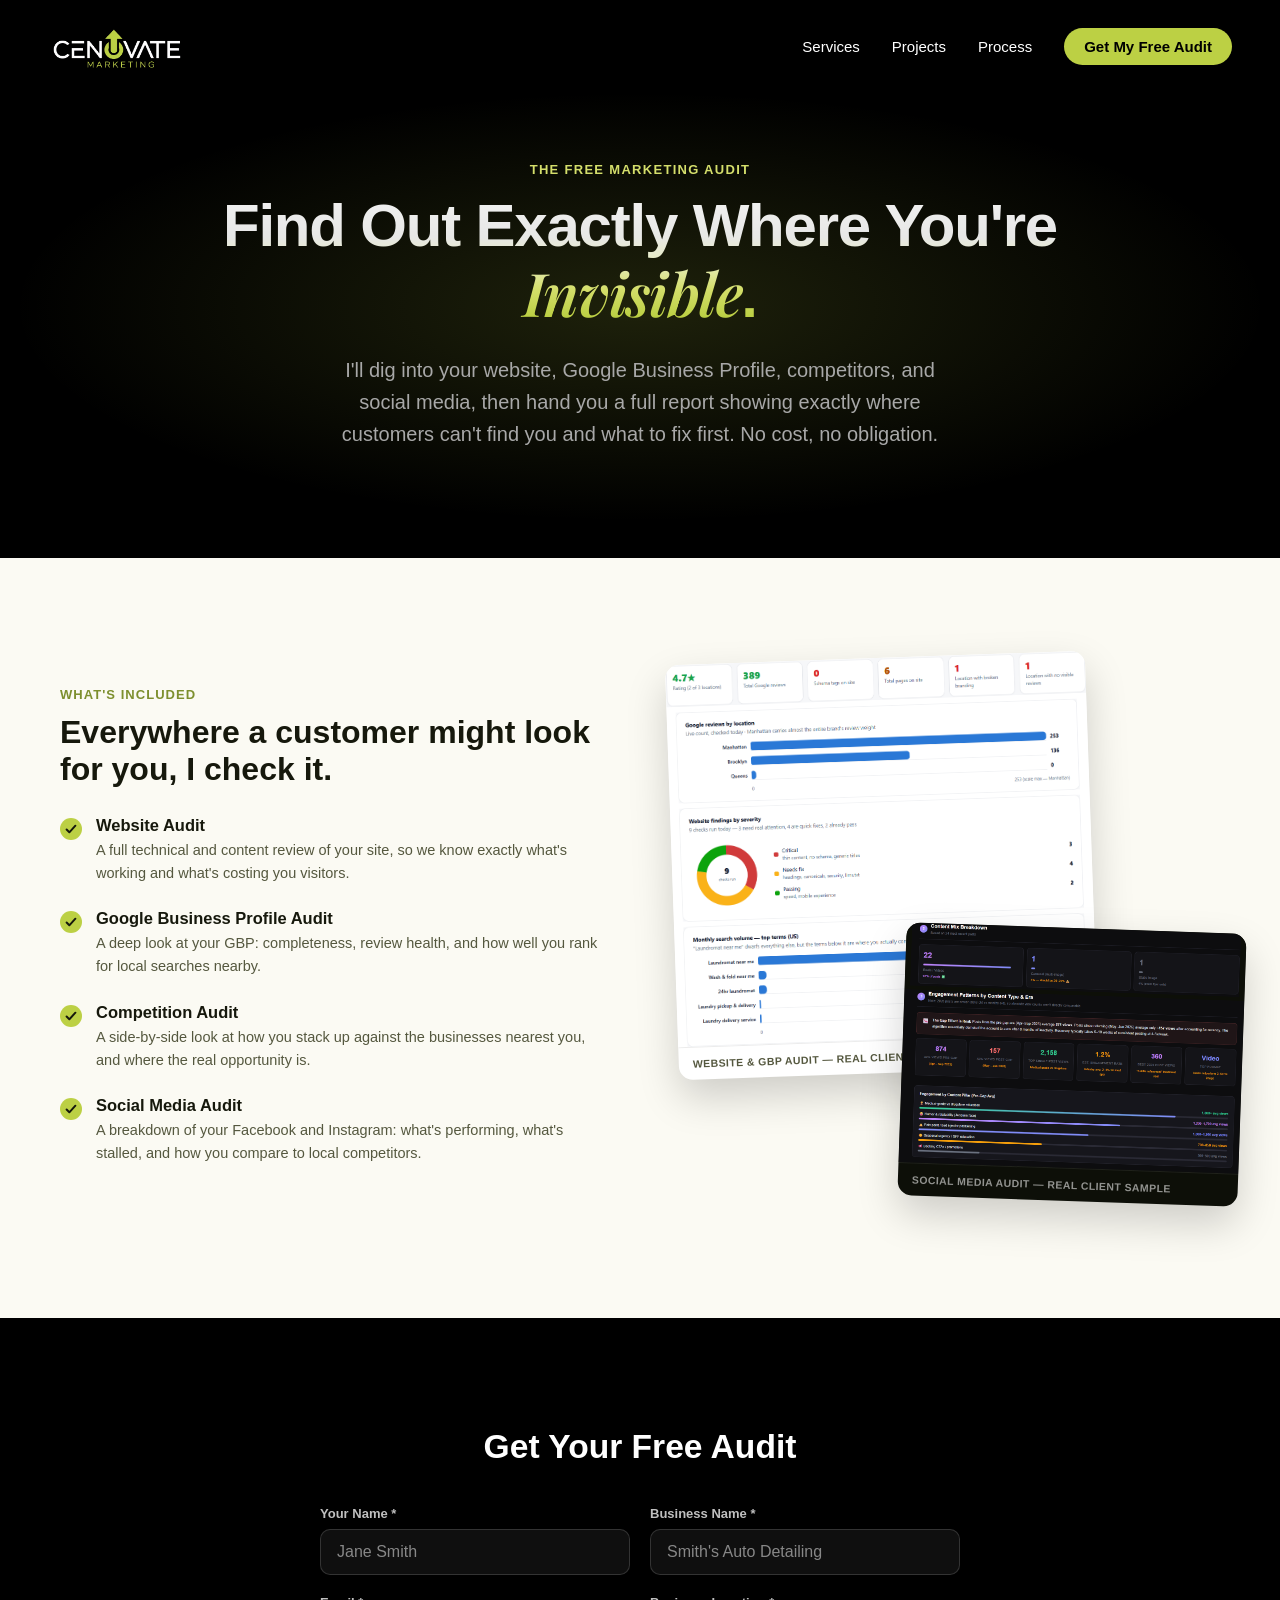
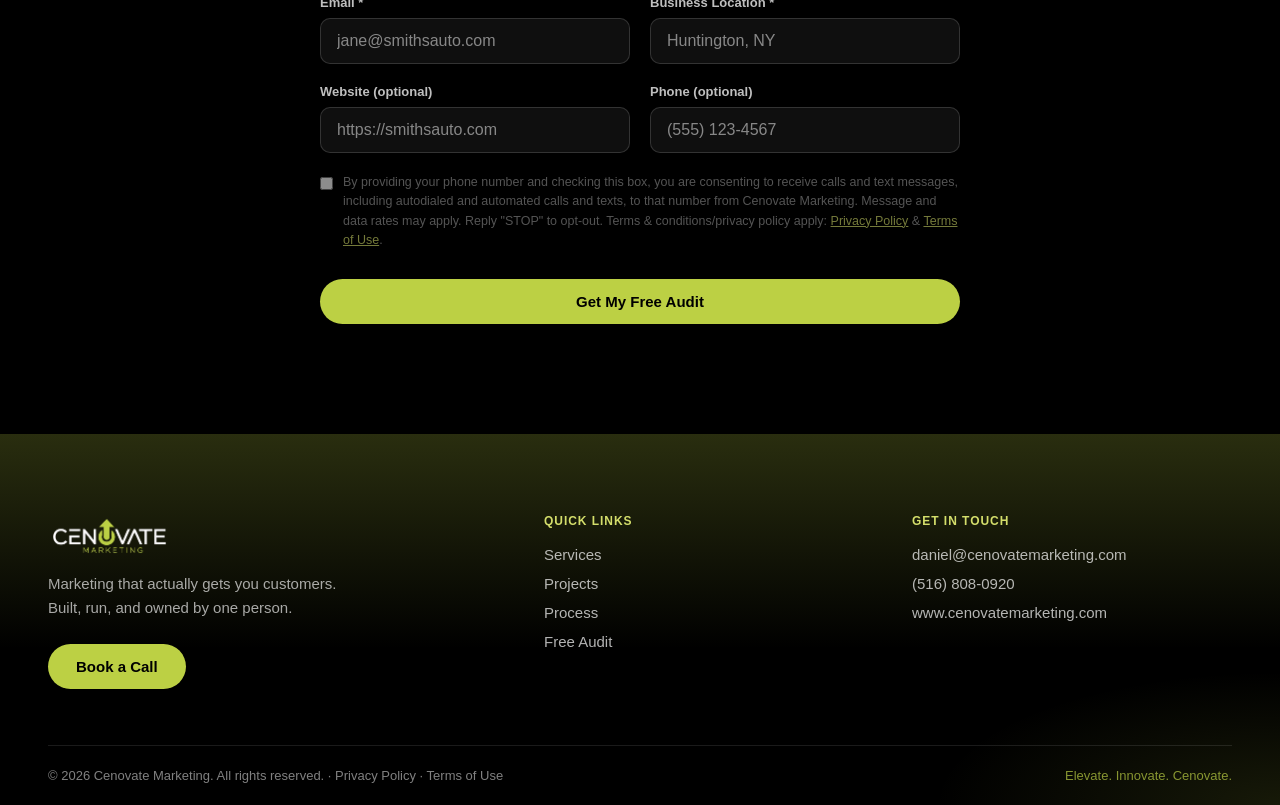
==== free-audit.html @ 031f014a "Scale sample audit screenshots down, overlap dark card on light card's corner" ====
<!DOCTYPE html>
<html lang="en">
<head>
  <meta charset="UTF-8" />
  <meta name="viewport" content="width=device-width, initial-scale=1.0" />
  <title>Free Marketing Audit — Cenovate Marketing</title>
  <meta name="description" content="A free audit of your website, Google Business Profile, competitors, and social media — showing exactly where customers can't find you and what to fix first." />
  <link rel="icon" href="assets/logo-full.png" />
  <link rel="preconnect" href="https://fonts.googleapis.com" />
  <link rel="preconnect" href="https://fonts.gstatic.com" crossorigin />
  <link href="https://fonts.googleapis.com/css2?family=Playfair+Display:ital,wght@1,500;1,600&display=swap" rel="stylesheet" />
  <link rel="stylesheet" href="css/styles.css?v=35" />
  <link rel="stylesheet" href="css/free-audit.css?v=4" />
</head>
<body>

  <!-- ===================== HERO (short) ===================== -->
  <section class="hero hero-short">
    <div class="hero-bg">
      <iframe
        class="hero-bg-iframe"
        src="https://my.spline.design/motiontrails-WrYr5wGaNfCsySFhzAUGoraP/?v=3"
        frameborder="0"
        title="Cenovate hero background animation"
      ></iframe>
    </div>

    <div class="hero-overlay"></div>

    <nav class="navbar">
      <a href="/" class="nav-logo">
        <img src="assets/logo-full.png" alt="Cenovate Marketing" />
      </a>

      <div class="nav-links" id="mobile-nav-links">
        <a href="/#services">Services</a>
        <a href="/#projects">Projects</a>
        <a href="/#process">Process</a>
        <a href="#audit-form" class="nav-cta">Get My Free Audit</a>
      </div>

      <button class="nav-toggle" aria-label="Toggle menu" aria-expanded="false" aria-controls="mobile-nav-links">
        <span></span>
        <span></span>
        <span></span>
      </button>
    </nav>

    <div class="hero-content">
      <p class="audit-hero-eyebrow">THE FREE MARKETING AUDIT</p>
      <h1 class="hero-headline">Find Out Exactly Where You're <span class="accent-word">Invisible</span>.</h1>
      <p class="hero-subhead">
        I'll dig into your website, Google Business Profile, competitors, and social media,
        then hand you a full report showing exactly where customers can't find you and what
        to fix first. No cost, no obligation.
      </p>
    </div>
  </section>

  <!-- ===================== CHECKLIST + SAMPLE DASHBOARD ===================== -->
  <section class="audit-proof">
    <div class="audit-proof-inner">
      <div class="audit-checklist-col">
        <p class="audit-checklist-eyebrow">WHAT'S INCLUDED</p>
        <h2 class="audit-checklist-title">Everywhere a customer might look for you, I check it.</h2>

        <div class="check-item">
          <svg class="check-icon" width="22" height="22" viewBox="0 0 20 20" fill="none" xmlns="http://www.w3.org/2000/svg" aria-hidden="true">
            <circle cx="10" cy="10" r="10" fill="currentColor"/>
            <path d="M6 10.5L8.5 13L14 7" stroke="#16180c" stroke-width="1.8" stroke-linecap="round" stroke-linejoin="round"/>
          </svg>
          <div>
            <h3>Website Audit</h3>
            <p>A full technical and content review of your site, so we know exactly what's working and what's costing you visitors.</p>
          </div>
        </div>

        <div class="check-item">
          <svg class="check-icon" width="22" height="22" viewBox="0 0 20 20" fill="none" xmlns="http://www.w3.org/2000/svg" aria-hidden="true">
            <circle cx="10" cy="10" r="10" fill="currentColor"/>
            <path d="M6 10.5L8.5 13L14 7" stroke="#16180c" stroke-width="1.8" stroke-linecap="round" stroke-linejoin="round"/>
          </svg>
          <div>
            <h3>Google Business Profile Audit</h3>
            <p>A deep look at your GBP: completeness, review health, and how well you rank for local searches nearby.</p>
          </div>
        </div>

        <div class="check-item">
          <svg class="check-icon" width="22" height="22" viewBox="0 0 20 20" fill="none" xmlns="http://www.w3.org/2000/svg" aria-hidden="true">
            <circle cx="10" cy="10" r="10" fill="currentColor"/>
            <path d="M6 10.5L8.5 13L14 7" stroke="#16180c" stroke-width="1.8" stroke-linecap="round" stroke-linejoin="round"/>
          </svg>
          <div>
            <h3>Competition Audit</h3>
            <p>A side-by-side look at how you stack up against the businesses nearest you, and where the real opportunity is.</p>
          </div>
        </div>

        <div class="check-item">
          <svg class="check-icon" width="22" height="22" viewBox="0 0 20 20" fill="none" xmlns="http://www.w3.org/2000/svg" aria-hidden="true">
            <circle cx="10" cy="10" r="10" fill="currentColor"/>
            <path d="M6 10.5L8.5 13L14 7" stroke="#16180c" stroke-width="1.8" stroke-linecap="round" stroke-linejoin="round"/>
          </svg>
          <div>
            <h3>Social Media Audit</h3>
            <p>A breakdown of your Facebook and Instagram: what's performing, what's stalled, and how you compare to local competitors.</p>
          </div>
        </div>
      </div>

      <!-- Real crops from 2 actual delivered audits (business names cropped out of frame,
           nothing here identifies either client) — replaces the earlier fictional mockup
           cards with genuine proof, per Danny's direction 2026-08-12. -->
      <div class="audit-dashboard-mockup" aria-hidden="true">
        <figure class="sample-card sample-card-website">
          <img src="assets/free-audit-sample-website.png" alt="" loading="lazy" />
          <figcaption>Website &amp; GBP Audit — real client sample</figcaption>
        </figure>
        <figure class="sample-card sample-card-social">
          <img src="assets/free-audit-sample-social.png" alt="" loading="lazy" />
          <figcaption>Social Media Audit — real client sample</figcaption>
        </figure>
      </div>
    </div>
  </section>

  <!-- ===================== FORM ===================== -->
  <section class="audit-form-section" id="audit-form">
    <div class="audit-form-inner">
      <h2 class="audit-form-title">Get Your Free Audit</h2>

      <form class="audit-form" id="audit-form-el" novalidate>
        <div class="form-row">
          <div class="field">
            <label for="audit-name">Your Name *</label>
            <input type="text" id="audit-name" name="contactName" required placeholder="Jane Smith" />
          </div>
          <div class="field">
            <label for="audit-business">Business Name *</label>
            <input type="text" id="audit-business" name="businessName" required placeholder="Smith's Auto Detailing" />
          </div>
        </div>

        <div class="form-row">
          <div class="field">
            <label for="audit-email">Email *</label>
            <input type="email" id="audit-email" name="email" required placeholder="jane@smithsauto.com" />
          </div>
          <div class="field">
            <label for="audit-location">Business Location *</label>
            <input type="text" id="audit-location" name="location" required placeholder="Huntington, NY" />
          </div>
        </div>

        <div class="form-row">
          <div class="field">
            <label for="audit-website">Website (optional)</label>
            <input type="url" id="audit-website" name="website" placeholder="https://smithsauto.com" />
          </div>
          <div class="field">
            <label for="audit-phone">Phone (optional)</label>
            <input type="tel" id="audit-phone" name="phone" placeholder="(555) 123-4567" />
          </div>
        </div>

        <div class="consent-row" id="consent-row">
          <input type="checkbox" id="audit-consent" name="consent" />
          <label for="audit-consent">
            By providing your phone number and checking this box, you are consenting to
            receive calls and text messages, including autodialed and automated calls and
            texts, to that number from Cenovate Marketing. Message and data rates may apply.
            Reply "STOP" to opt-out. Terms &amp; conditions/privacy policy apply:
            <a href="/privacy-policy">Privacy Policy</a> &amp; <a href="/terms-of-use">Terms of Use</a>.
          </label>
        </div>

        <div class="audit-form-error" id="audit-error" role="alert" hidden></div>

        <button type="submit" class="btn btn-primary audit-submit-btn" id="audit-submit">Get My Free Audit</button>
      </form>

      <div class="audit-form-success" id="audit-success" role="status" aria-live="polite" hidden>
        Thanks — I'll have your free audit ready within 24 hours, sent straight to your email.
      </div>
    </div>
  </section>

  <!-- ===================== FOOTER ===================== -->
  <footer class="site-footer">
    <div class="footer-inner">
      <div class="footer-brand">
        <img src="assets/logo-full.png?v=1" alt="Cenovate Marketing" class="footer-logo" />
        <p class="footer-tagline">Marketing that actually gets you customers. Built, run, and owned by one person.</p>
        <a href="https://calendar.app.google/LC6op9ZmYjqmFuSz5" class="btn btn-primary footer-book-btn" target="_blank" rel="noopener">Book a Call</a>
      </div>

      <div class="footer-col">
        <p class="footer-col-label">QUICK LINKS</p>
        <nav class="footer-links">
          <a href="/#services">Services</a>
          <a href="/#projects">Projects</a>
          <a href="/#process">Process</a>
          <a href="/free-audit">Free Audit</a>
        </nav>
      </div>

      <div class="footer-col">
        <p class="footer-col-label">GET IN TOUCH</p>
        <div class="footer-links">
          <a href="mailto:daniel@cenovatemarketing.com">daniel@cenovatemarketing.com</a>
          <a href="tel:+15168080920">(516) 808-0920</a>
          <span class="footer-site-url">www.cenovatemarketing.com</span>
        </div>
      </div>
    </div>

    <div class="footer-bottom">
      <p>&copy; 2026 Cenovate Marketing. All rights reserved. · <a href="/privacy-policy">Privacy Policy</a> · <a href="/terms-of-use">Terms of Use</a></p>
      <p class="footer-bottom-tag">Elevate. Innovate. Cenovate.</p>
    </div>
  </footer>

  <script src="js/main.js?v=8"></script>
  <script src="js/free-audit.js?v=1"></script>
</body>
</html>
---- css/styles.css ----
/* ===================== Brand tokens ===================== */
:root {
  --color-bg: #000000;
  --color-green: #bcd044;
  --color-green-bright: #d4de6b;
  --color-green-deep: #7d8f2e;
  --color-text: #ffffff;
  --color-text-muted: #a8a8a8;
  /* light-section tokens — alternates with the black hero/dark sections */
  --color-cream: #fbfaf3;
  --color-ink: #16180c;
  --color-ink-muted: #55583f;
  --color-tint: #f2f4e2; /* pale olive tint for default grid-item bg */
  --font-body: 'Inter', -apple-system, BlinkMacSystemFont, 'Segoe UI', sans-serif;
}

* {
  margin: 0;
  padding: 0;
  box-sizing: border-box;
}

html, body {
  background: var(--color-bg);
  color: var(--color-text);
  font-family: var(--font-body);
  scroll-behavior: smooth;
}

a {
  color: inherit;
  text-decoration: none;
}

/* ===================== Hero ===================== */
.hero {
  position: relative;
  min-height: 100vh;
  width: 100%;
  overflow: hidden;
  display: flex;
  flex-direction: column;
}

.hero-bg {
  position: absolute;
  inset: 0;
  z-index: 0;
}

.hero-bg-placeholder {
  position: absolute;
  inset: 0;
  background:
    radial-gradient(ellipse at center, rgba(188, 208, 68, 0.08) 0%, rgba(0,0,0,0) 60%),
    #000000;
}

.hero-bg-placeholder::after {
  content: "Spline scene goes here — send the Share/Embed link";
  position: absolute;
  top: 12px;
  left: 12px;
  font-size: 11px;
  color: rgba(255,255,255,0.25);
  letter-spacing: 0.02em;
}

.hero-bg-iframe {
  position: absolute;
  inset: 0;
  width: 100%;
  height: 100%;
  border: none;
  background: #000000; /* avoids a white flash while the scene loads */
  pointer-events: none; /* the scene's own cursor-tracking still works; this just stops scroll/click capture */
}

.hero-overlay {
  position: absolute;
  inset: 0;
  z-index: 1;
  background:
    /* olive-green glow, centered roughly where the headline/CTA sit — lifts the
       section out of flat black without washing out the Spline trails */
    radial-gradient(ellipse 70% 55% at 50% 55%, rgba(188, 208, 68, 0.16) 0%, rgba(188, 208, 68, 0) 70%),
    /* vignette: keeps the navbar strip and section edges reading as pure black */
    linear-gradient(180deg, rgba(0,0,0,0.6) 0%, rgba(0,0,0,0.15) 35%, rgba(0,0,0,0.2) 65%, rgba(0,0,0,0.7) 100%);
  pointer-events: none;
}

/* ===================== Navbar ===================== */
.navbar {
  position: relative;
  /* Higher than .hero-content's z-index:2 — they're siblings, and equal
     z-index falls back to DOM order (hero-content comes after navbar in
     the markup, so it would otherwise paint over the open mobile menu). */
  z-index: 5;
  display: flex;
  align-items: center;
  justify-content: space-between;
  padding: 24px 48px;
}

.nav-logo img {
  /* 45px, not 40px — the crop got ~13% taller to fit the full "MARKETING" word,
     so this compensates to keep CENOVATE the same visual size as before */
  height: 45px;
  width: auto;
  display: block;
}

.nav-links {
  display: flex;
  align-items: center;
  gap: 32px;
  font-size: 15px;
  font-weight: 500;
}

.nav-links a:hover {
  color: var(--color-green);
}

.nav-cta {
  background: var(--color-green);
  color: #000;
  padding: 10px 20px;
  border-radius: 999px;
  font-weight: 600;
  transition: background 0.2s ease;
}

.nav-cta:hover {
  background: var(--color-green-bright);
}

/* Hamburger toggle — desktop-hidden, mobile-only (see media query below) */
.nav-toggle {
  display: none;
  flex-direction: column;
  justify-content: center;
  align-items: center;
  gap: 5px;
  width: 40px;
  height: 40px;
  background: transparent;
  border: none;
  cursor: pointer;
  z-index: 3;
}

.nav-toggle span {
  display: block;
  width: 22px;
  height: 2px;
  background: #ffffff;
  border-radius: 2px;
  transition: transform 0.25s ease, opacity 0.25s ease;
}

/* 3 bars -> X, driven by aria-expanded (no extra JS-toggled class needed
   for the icon itself, just reads the same attribute the toggle already sets) */
.nav-toggle[aria-expanded="true"] span:nth-child(1) {
  transform: translateY(7px) rotate(45deg);
}

.nav-toggle[aria-expanded="true"] span:nth-child(2) {
  opacity: 0;
}

.nav-toggle[aria-expanded="true"] span:nth-child(3) {
  transform: translateY(-7px) rotate(-45deg);
}

@media (max-width: 900px) {
  .nav-toggle {
    display: flex;
  }

  .nav-links {
    position: absolute;
    top: 100%;
    left: 0;
    right: 0;
    flex-direction: column;
    align-items: stretch;
    gap: 0;
    background: rgba(10, 10, 10, 0.97);
    backdrop-filter: blur(6px);
    border-bottom: 1px solid rgba(188, 208, 68, 0.15);
    padding: 8px 24px 24px;
    /* Collapsed by default — max-height/opacity animate open instead of
       display:none, so the close transition doesn't just snap instantly. */
    max-height: 0;
    opacity: 0;
    overflow: hidden;
    pointer-events: none;
    transition: max-height 0.3s ease, opacity 0.25s ease;
  }

  .nav-links.is-open {
    max-height: 400px;
    opacity: 1;
    pointer-events: auto;
  }

  .nav-links a {
    padding: 14px 4px;
    border-bottom: 1px solid rgba(255, 255, 255, 0.08);
  }

  .nav-links a:last-child {
    border-bottom: none;
  }

  .nav-cta {
    margin-top: 12px;
    text-align: center;
  }
}

/* ===================== Hero content ===================== */
.hero-content {
  position: relative;
  z-index: 2;
  flex: 1;
  display: flex;
  flex-direction: column;
  justify-content: center;
  align-items: center;
  text-align: center;
  padding: 0 24px;
  max-width: 900px;
  margin: 0 auto;
}

@media (max-width: 900px) {
  .hero-content {
    /* Dead-center vertical alignment leaves a big empty gap above the
       headline on mobile, since the content block is much shorter than
       the leftover space below the navbar in a min-height:100vh hero.
       Pulling it toward the top instead reads much closer to the nav. */
    justify-content: flex-start;
    padding-top: 64px;
  }
}

.hero-headline {
  font-size: clamp(2.1rem, 5vw, 3.75rem);
  font-weight: 700;
  line-height: 1.1;
  letter-spacing: -0.02em;
  margin-bottom: 24px;
  /* Growaz-style full-headline gradient: near-white at the top, warming into
     the brand green by the last line — one continuous blend, not per-word. */
  background: linear-gradient(180deg, rgba(255,255,255,0.95) 0%, rgba(255,255,255,0.9) 32%, #e8edc4 50%, var(--color-green-bright) 70%, var(--color-green) 90%, #7d8f2e 100%);
  -webkit-background-clip: text;
  background-clip: text;
  color: transparent;
}

/* One word breaks from the bold sans into an italic serif — the gradient fill
   comes from the parent .hero-headline (background-clip:text cascades to it),
   this just changes the letterform. */
.accent-word {
  font-family: 'Playfair Display', Georgia, serif;
  font-style: italic;
  font-weight: 600;
}

.hero-subhead {
  font-size: clamp(1rem, 2vw, 1.25rem);
  color: var(--color-text-muted);
  max-width: 640px;
  line-height: 1.6;
  margin-bottom: 40px;
}

.hero-ctas {
  display: flex;
  gap: 16px;
  flex-wrap: wrap;
  justify-content: center;
}

.btn {
  display: inline-flex;
  align-items: center;
  justify-content: center;
  padding: 14px 28px;
  border-radius: 999px;
  font-size: 15px;
  font-weight: 600;
  transition: transform 0.15s ease, background 0.2s ease, box-shadow 0.2s ease;
}

.btn-primary {
  background: var(--color-green);
  color: #000;
}

.btn-primary:hover {
  background: var(--color-green-bright);
  transform: translateY(-2px);
}

.btn-outline {
  position: relative;
  background: transparent;
  color: var(--color-green);
  border: 1px solid rgba(188, 208, 68, 0.5);
}

.btn-outline:hover {
  transform: translateY(-2px);
  box-shadow: 0 0 20px rgba(188, 208, 68, 0.35);
}

/* PLACEHOLDER: full animated glow-outline effect (task #5) — basic hover glow for now */

/* ===================== What I Do (light section) ===================== */
.what-i-do {
  background: var(--color-cream);
  color: var(--color-ink);
  padding: 100px 48px 120px;
  overflow-x: hidden; /* GSAP directional slide-ins shouldn't cause a transient horizontal scrollbar */
}

.section-header {
  max-width: 720px;
  margin: 0 auto 56px;
  text-align: center;
}

.eyebrow-dark {
  font-size: 13px;
  font-weight: 700;
  letter-spacing: 0.08em;
  color: var(--color-green-deep);
  margin-bottom: 12px;
}

.section-title-dark {
  font-size: clamp(1.75rem, 3.2vw, 2.5rem);
  font-weight: 700;
  letter-spacing: -0.01em;
  color: var(--color-ink);
  margin-bottom: 16px;
}

.section-subhead-dark {
  font-size: 17px;
  color: var(--color-ink-muted);
  line-height: 1.6;
}

/* --- Primary 3 cards: default white, hover gains a green tint --- */
.service-cards-primary {
  display: grid;
  grid-template-columns: repeat(3, 1fr);
  gap: 24px;
  max-width: 1200px;
  margin: 0 auto 40px;
}

.service-card-primary {
  background: #ffffff;
  border-top: 4px solid var(--color-green);
  border-radius: 4px;
  padding: 28px 26px 32px;
  transition: background 0.25s ease;
}

.service-card-primary:hover {
  background: #eef2d9; /* light olive tint appears on hover */
}

.service-label {
  font-size: 12px;
  font-weight: 700;
  letter-spacing: 0.06em;
  color: var(--color-green-deep);
  margin-bottom: 10px;
}

.service-card-primary h3 {
  font-size: 21px;
  font-weight: 700;
  color: var(--color-ink);
  margin-bottom: 12px;
}

.service-body {
  font-size: 15px;
  line-height: 1.6;
  color: var(--color-ink-muted);
}

/* --- "Everything I Handle" divider label --- */
.grid-label {
  text-align: center;
  font-size: 12px;
  font-weight: 700;
  letter-spacing: 0.08em;
  color: var(--color-ink-muted);
  max-width: 1200px;
  margin: 0 auto 28px;
  padding-top: 32px;
  border-top: 1px solid rgba(22, 24, 12, 0.1);
}

/* --- Secondary 4-item grid: default tinted, hover flips to white
   (deliberately reversed from the primary cards, per Danny's call) --- */
.service-grid-secondary {
  display: grid;
  grid-template-columns: repeat(2, 1fr);
  gap: 20px;
  max-width: 1200px;
  margin: 0 auto;
}

.service-grid-item {
  display: flex;
  align-items: center;
  justify-content: space-between;
  gap: 16px;
  background: var(--color-tint);
  border-left: 3px solid rgba(125, 143, 46, 0.4);
  border-radius: 2px;
  padding: 22px 24px;
  transition: background 0.25s ease, border-color 0.25s ease;
}

.service-grid-item:hover {
  background: #ffffff;
  border-left-color: var(--color-green-deep);
}

.service-grid-text h4 {
  font-size: 16px;
  font-weight: 700;
  color: var(--color-ink);
  margin-bottom: 6px;
}

.service-grid-text p {
  font-size: 14px;
  color: var(--color-ink-muted);
  line-height: 1.5;
}

.grid-icon {
  flex-shrink: 0;
  width: 34px;
  height: 34px;
  color: var(--color-ink-muted);
  stroke: currentColor;
  transition: color 0.25s ease;
}

.service-grid-item:hover .grid-icon {
  color: var(--color-green-deep);
}

@media (max-width: 900px) {
  .service-cards-primary {
    grid-template-columns: 1fr;
  }
  .service-grid-secondary {
    grid-template-columns: 1fr;
  }
}

/* ===================== Positioning ticker ===================== */
.ticker-bar {
  background: #000000;
  overflow: hidden;
  white-space: nowrap;
  border-top: 1px solid rgba(188, 208, 68, 0.15);
  border-bottom: 1px solid rgba(188, 208, 68, 0.15);
}

.ticker-track {
  display: flex;
  width: max-content;
  animation: ticker-scroll 32s linear infinite;
}

.ticker-bar:hover .ticker-track {
  animation-play-state: paused;
}

.ticker-set {
  display: flex;
  align-items: center;
  flex-shrink: 0;
}

.ticker-set span:not(.ticker-dot) {
  font-size: 13px;
  font-weight: 700;
  letter-spacing: 0.06em;
  text-transform: uppercase;
  color: var(--color-text);
  padding: 18px 20px;
}

.ticker-dot {
  color: var(--color-green);
  font-size: 18px;
  line-height: 0;
}

@keyframes ticker-scroll {
  from { transform: translateX(0); }
  to { transform: translateX(-50%); }
}

@media (prefers-reduced-motion: reduce) {
  .ticker-track {
    animation: none;
  }
}

/* ===================== The Real Problem (dark section) ===================== */
.real-problem {
  position: relative;
  overflow: hidden;
  background: #000000; /* fallback only — the iframe covers this entirely once loaded */
  padding: 130px 24px;
  text-align: center;
}

/* Real smoke-trail Spline embed. NOT pointer-events:none — this one actually
   needs to receive the mouse to track it (unlike the hero background, which
   only needed to look right, not respond to input). It'll only "see" the
   cursor over empty space not covered by the text content above it (z-index),
   same limitation the OC reference has around its own heading/button. */
.rp-smoke-iframe {
  position: absolute;
  inset: 0;
  width: 100%;
  height: 100%;
  border: none;
  z-index: 0;
  background: transparent;
}

/* Sits ABOVE the iframe (which paints its own opaque black) as a translucent
   tint — this is what actually creates the visible top-to-bottom wash, since
   anything painted into .real-problem's own background is hidden by the
   iframe. Uses rgba (not solid colors) specifically so it reads as a tint
   over the smoke/black beneath it, not a replacement for it. */
.rp-gradient-overlay {
  position: absolute;
  inset: 0;
  z-index: 1;
  pointer-events: none;
  background:
    radial-gradient(ellipse 55% 35% at 50% 8%, rgba(188, 208, 68, 0.28) 0%, rgba(188, 208, 68, 0) 70%),
    linear-gradient(180deg, rgba(188, 208, 68, 0.55) 0%, rgba(188, 208, 68, 0.22) 30%, rgba(188, 208, 68, 0) 65%);
}

.real-problem-inner {
  position: relative;
  z-index: 2;
  max-width: 760px;
  margin: 0 auto;
  /* lets mousemove pass straight through to the smoke iframe underneath —
     without this, hovering over the text "blocks" the cursor from the
     Spline scene since the browser only delivers events to the topmost
     element. Tradeoff: this text isn't mouse-selectable anymore, which is
     an acceptable trade for a decorative section with no links/buttons. */
  pointer-events: none;
}

.real-problem .eyebrow {
  font-size: 13px;
  font-weight: 700;
  letter-spacing: 0.1em;
  color: var(--color-green-bright);
  margin-bottom: 20px;
}

.rp-headline {
  font-size: clamp(1.75rem, 3.4vw, 2.6rem);
  font-weight: 700;
  line-height: 1.25;
  color: #ffffff;
  margin-bottom: 32px;
}

.rp-body {
  font-size: 17px;
  line-height: 1.7;
  color: rgba(255, 255, 255, 0.75);
  margin-bottom: 20px;
}

.rp-divider {
  width: 56px;
  height: 2px;
  background: var(--color-green);
  margin: 36px auto;
}

.rp-closing {
  font-size: 19px;
  font-weight: 700;
  line-height: 1.6;
  color: #ffffff;
}

/* ===================== Projects (dark section) ===================== */
.projects {
  position: relative;
  overflow: hidden;
  background:
    /* second glow sitting in the gap between the reel cards and the site
       screenshot strip, so the two rows feel bridged rather than two
       disconnected blocks sitting on flat black */
    radial-gradient(ellipse 60% 30% at 50% 68%, rgba(188, 208, 68, 0.16) 0%, rgba(188, 208, 68, 0) 70%),
    /* olive glow centered behind the reel cards row specifically, not the
       header or the site-screenshot strip below it */
    radial-gradient(ellipse 65% 45% at 50% 42%, rgba(188, 208, 68, 0.18) 0%, rgba(188, 208, 68, 0) 70%),
    #000000;
  padding: 110px 48px 100px;
}

.projects .section-header {
  max-width: 720px;
  margin: 0 auto 56px;
  text-align: center;
}

.projects .eyebrow {
  font-size: 12px;
  font-weight: 700;
  letter-spacing: 0.08em;
  color: var(--color-green-bright);
  margin-bottom: 16px;
}

.section-title-light {
  font-size: clamp(1.5rem, 2.8vw, 2.15rem);
  font-weight: 700;
  line-height: 1.4;
  color: #ffffff;
}

/* --- Reel cards: 9:16, thumbnail by default, video plays on hover --- */
.project-cards {
  display: grid;
  grid-template-columns: repeat(3, 1fr);
  gap: 20px;
  max-width: 1100px;
  margin: 0 auto 64px;
}

.project-card {
  position: relative;
  aspect-ratio: 9 / 16;
  border-radius: 8px;
  overflow: hidden;
  background: #111111;
  cursor: pointer;
}

.project-thumb,
.project-video {
  position: absolute;
  inset: 0;
  width: 100%;
  height: 100%;
  object-fit: cover;
  transition: opacity 0.35s ease, transform 0.5s ease;
}

.project-video {
  opacity: 0;
}

.project-card.is-playing .project-video {
  opacity: 1;
}

.project-card.is-playing .project-thumb {
  opacity: 0;
}

.project-card:hover .project-thumb {
  transform: scale(1.04);
}

.project-overlay {
  position: absolute;
  left: 0;
  right: 0;
  bottom: 0;
  z-index: 2;
  padding: 20px 18px;
  background: linear-gradient(180deg, rgba(0, 0, 0, 0) 0%, rgba(0, 0, 0, 0.85) 100%);
  pointer-events: none;
}

/* Play button — visible on the static thumbnail by default so it's obvious
   the card is a playable video (hover isn't discoverable on touch devices).
   Fades out once the card starts playing (hover OR this button), same as
   the thumbnail image. */
.project-play-button {
  position: absolute;
  top: 50%;
  left: 50%;
  z-index: 3;
  width: 56px;
  height: 56px;
  display: flex;
  align-items: center;
  justify-content: center;
  transform: translate(-50%, -50%);
  background: rgba(0, 0, 0, 0.55);
  border: 1px solid rgba(255, 255, 255, 0.35);
  border-radius: 50%;
  color: #ffffff;
  cursor: pointer;
  opacity: 1;
  pointer-events: auto;
  transition: opacity 0.25s ease, background 0.2s ease, border-color 0.2s ease, transform 0.2s ease;
}

.project-play-button svg {
  width: 22px;
  height: 22px;
  margin-left: 3px; /* optical centering — a play triangle looks off-center otherwise */
}

.project-play-button:hover {
  background: rgba(188, 208, 68, 0.85);
  border-color: rgba(188, 208, 68, 0.85);
  color: #000000;
  transform: translate(-50%, -50%) scale(1.08);
}

.project-card.is-playing .project-play-button {
  opacity: 0;
  pointer-events: none;
}

/* Mute toggle — video starts muted and stays that way until clicked, since
   hover alone isn't a strong enough browser permission for audio (Safari/
   iOS especially). Hidden until the card is actually playing, so it's not
   clutter on the static thumbnail. */
.project-mute-toggle {
  position: absolute;
  right: 14px;
  bottom: 14px;
  z-index: 3;
  width: 34px;
  height: 34px;
  display: flex;
  align-items: center;
  justify-content: center;
  background: rgba(0, 0, 0, 0.55);
  border: 1px solid rgba(255, 255, 255, 0.25);
  border-radius: 50%;
  color: #ffffff;
  cursor: pointer;
  opacity: 0;
  pointer-events: none;
  transition: opacity 0.25s ease, background 0.2s ease, border-color 0.2s ease;
}

.project-card.is-playing .project-mute-toggle {
  opacity: 1;
  pointer-events: auto;
}

.project-mute-toggle:hover {
  background: rgba(188, 208, 68, 0.85);
  border-color: rgba(188, 208, 68, 0.85);
  color: #000000;
}

.project-mute-toggle svg {
  width: 17px;
  height: 17px;
}

.project-mute-toggle .icon-unmuted {
  display: none;
}

.project-mute-toggle[aria-pressed="true"] .icon-muted {
  display: none;
}

.project-mute-toggle[aria-pressed="true"] .icon-unmuted {
  display: block;
}

.project-tags {
  font-size: 11px;
  font-weight: 700;
  letter-spacing: 0.04em;
  color: var(--color-green-bright);
  margin-bottom: 6px;
}

.project-name {
  font-size: 19px;
  font-weight: 700;
  color: #ffffff;
}

/* --- Site screenshot strip --- */
.sites-strip-label {
  text-align: center;
  font-size: 12px;
  font-weight: 700;
  letter-spacing: 0.08em;
  color: var(--color-text-muted);
  margin-bottom: 24px;
}

.sites-strip {
  display: grid;
  grid-template-columns: repeat(3, 1fr);
  gap: 20px;
  max-width: 1200px;
  margin: 0 auto;
}

.site-shot {
  display: block;
  border-radius: 6px;
  overflow: hidden;
  border: 1px solid rgba(255, 255, 255, 0.08);
  text-decoration: none;
  transition: border-color 0.25s ease, transform 0.25s ease;
}

.site-shot:hover {
  border-color: rgba(188, 208, 68, 0.4);
  transform: translateY(-3px);
}

.site-shot-static {
  /* Still not a link (Mediquip's live site is dated Wix work, not linked
     on purpose) — but the hover LIFT is purely cosmetic polish, so it now
     matches Parkway/NYWT's hover instead of feeling broken/inconsistent. */
  cursor: default;
}

/* Two shots per site — stacked vertically, full width, natural aspect
   ratio (no aspect-ratio/object-fit crop). Side-by-side at 50% width was
   cropping real content out of each screenshot, which defeated the point
   of showing the full section. Same stacked treatment at every screen
   size, so nothing needs to reflow between desktop and mobile. */
.site-shot-images {
  display: flex;
  flex-direction: column;
  gap: 2px;
}

.site-shot-images img {
  width: 100%;
  height: auto;
  display: block;
}

.site-shot span {
  display: block;
  padding: 12px 14px;
  font-size: 13px;
  font-weight: 600;
  color: var(--color-text-muted);
  background: #0a0a0a;
}

@media (max-width: 900px) {
  .project-cards {
    grid-template-columns: 1fr;
  }
  .sites-strip {
    grid-template-columns: 1fr;
  }
}

/* ===================== Real Problem CTA button + animated glow ===================== */
.rp-cta-glow {
  position: relative;
  display: inline-block;
  /* .real-problem-inner (parent) has pointer-events:none so the smoke effect
     can track the cursor through the text — re-enable it here specifically
     so the button is actually clickable/hoverable. */
  pointer-events: auto;
  border-radius: 14px;
  padding: 3px;
  margin-top: 40px;
  overflow: hidden; /* clips the rotating layer below to just the border ring */
  isolation: isolate; /* keeps the rotating layer's stacking contained to this box */
}

/* The rotating conic-gradient lives on its own oversized layer BEHIND the
   button — rotating this, not the wrapper itself, is what keeps the button
   label upright while the glow travels around the border. */
.rp-cta-glow::before {
  content: '';
  position: absolute;
  inset: -60%;
  z-index: 0;
  background: conic-gradient(from 0deg, transparent 0deg, var(--color-green-bright) 60deg, transparent 140deg, transparent 360deg);
  animation: rp-btn-rotate 2.5s linear infinite;
}

.rp-cta-btn {
  position: relative;
  z-index: 1;
  display: inline-flex;
  align-items: center;
  justify-content: center;
  padding: 16px 32px;
  border-radius: 11px;
  background: #0a0a0a;
  color: var(--color-green-bright);
  font-weight: 700;
  font-size: 16px;
  text-decoration: none;
  transition: background 0.3s ease, color 0.3s ease, box-shadow 0.3s ease;
}

.rp-cta-glow:hover .rp-cta-btn {
  background: var(--color-green-bright);
  color: #0a0a0a;
  box-shadow: 0 0 45px 12px rgba(212, 222, 107, 0.55);
}

@keyframes rp-btn-rotate {
  to {
    transform: rotate(360deg);
  }
}

@media (prefers-reduced-motion: reduce) {
  .rp-cta-glow {
    animation: none;
  }
}

/* ===================== Technical Skill / Creative Instinct (light section) ===================== */
.skills-section {
  background: var(--color-cream);
  padding: 100px 48px 90px;
  overflow-x: hidden; /* GSAP directional slide-ins shouldn't cause a transient horizontal scrollbar */
}

.skills-split {
  display: grid;
  grid-template-columns: 1fr 1fr;
  max-width: 1100px;
  margin: 0 auto 44px;
  border-radius: 20px;
  overflow: hidden;
  box-shadow: 0 24px 60px rgba(0, 0, 0, 0.15);
}

.skill-card {
  padding: 56px 48px;
}

.skill-card-dark {
  background:
    radial-gradient(ellipse 70% 60% at 15% 0%, rgba(188, 208, 68, 0.22) 0%, rgba(188, 208, 68, 0) 60%),
    #0a0a0a;
  color: #ffffff;
}

.skill-card-light {
  background:
    radial-gradient(ellipse 70% 60% at 85% 0%, rgba(188, 208, 68, 0.16) 0%, rgba(188, 208, 68, 0) 60%),
    #ffffff;
  color: var(--color-ink);
}

.skill-icon {
  width: 56px;
  height: 56px;
  border-radius: 14px;
  display: flex;
  align-items: center;
  justify-content: center;
  margin-bottom: 28px;
}

.skill-icon svg {
  width: 28px;
  height: 28px;
}

.skill-card-dark .skill-icon {
  background: rgba(188, 208, 68, 0.15);
  color: var(--color-green-bright);
}

.skill-card-light .skill-icon {
  background: rgba(188, 208, 68, 0.14);
  color: var(--color-green-deep);
}

.skill-card h3 {
  font-size: clamp(1.4rem, 2.2vw, 1.75rem);
  font-weight: 700;
  line-height: 1.35;
  margin-bottom: 18px;
}

/* Same accent treatment as "Searching" in the hero headline */
.skill-accent-green,
.skill-accent-lightgreen {
  font-family: 'Playfair Display', Georgia, serif;
  font-style: italic;
  font-weight: 600;
}

.skill-accent-green {
  color: var(--color-green-bright);
}

.skill-accent-lightgreen {
  color: var(--color-green-deep);
}

.skill-card p {
  font-size: 15px;
  line-height: 1.7;
  margin-bottom: 26px;
}

.skill-card-dark p {
  color: rgba(255, 255, 255, 0.75);
}

.skill-card-light p {
  color: var(--color-ink-muted);
}

.skill-tags {
  display: flex;
  flex-wrap: wrap;
  gap: 10px;
}

.skill-tags span {
  font-size: 11px;
  font-weight: 700;
  letter-spacing: 0.04em;
  padding: 7px 14px;
  border-radius: 999px;
}

.skill-card-dark .skill-tags span {
  background: rgba(188, 208, 68, 0.15);
  color: var(--color-green-bright);
}

.skill-card-light .skill-tags span {
  background: rgba(188, 208, 68, 0.12);
  color: var(--color-green-deep);
}

.skills-closer {
  text-align: center;
  font-size: 19px;
  font-style: italic;
  color: var(--color-ink-muted);
  max-width: 680px;
  margin: 0 auto;
}

.skills-closer strong {
  font-style: normal;
  color: var(--color-ink);
}

.skills-section .section-header {
  max-width: 680px;
  margin: 0 auto 56px;
  text-align: center;
}

/* Playfair italic accent, but this section is dark-text-on-light (unlike the
   hero's gradient headline), so it needs an explicit color, not an inherited
   gradient clip. */
.skills-header-accent {
  color: var(--color-green-deep);
}

@media (max-width: 900px) {
  .skills-split {
    grid-template-columns: 1fr;
  }
}

@media (max-width: 600px) {
  /* .skills-section's 48px side padding + .skill-card's own 48px side
     padding compound on a narrow phone (96px lost to padding alone on
     each side), squeezing each card down to ~200px of usable width —
     that's why the tag pills were stacking one-per-line instead of
     flowing 2-3 across like the reference. Both get real mobile values. */
  .skills-section {
    padding-left: 20px;
    padding-right: 20px;
  }

  .skill-card {
    padding: 40px 28px;
  }
}

/* ===================== How I Work / Process (dark section) ===================== */
.process-section {
  position: relative;
  overflow: hidden;
  background:
    /* brightest directly behind the center symbol, fading out toward the cards */
    radial-gradient(ellipse 46% 60% at 50% 54%, rgba(188, 208, 68, 0.32) 0%, rgba(188, 208, 68, 0) 68%),
    #000000;
  padding: 110px 48px 130px;
}

.process-section .section-header {
  max-width: 680px;
  margin: 0 auto 64px;
  text-align: center;
}

.process-section .eyebrow {
  font-size: 13px;
  font-weight: 700;
  letter-spacing: 0.1em;
  color: var(--color-green-bright);
  margin-bottom: 14px;
}

.process-accent {
  color: var(--color-green-bright);
}

.process-subhead {
  font-size: 17px;
  line-height: 1.6;
  color: var(--color-text-muted);
  margin-top: 16px;
}

.process-hub {
  display: flex;
  align-items: center;
  justify-content: center;
  gap: 36px;
  max-width: 1200px;
  margin: 0 auto;
}

.process-col {
  display: flex;
  flex-direction: column;
  gap: 28px;
  flex: 1;
  max-width: 340px;
}

.process-col-left {
  align-items: flex-end;
}

.process-col-right {
  align-items: flex-start;
}

.process-card {
  width: 100%;
  background: rgba(255, 255, 255, 0.03);
  border-radius: 14px;
  padding: 26px 26px 28px;
  border: 1px solid rgba(255, 255, 255, 0.14);
  transition: transform 0.25s ease, border-color 0.25s ease;
}

.process-card:hover {
  transform: translateY(-3px);
}

.process-card-gray {
  border-color: rgba(255, 255, 255, 0.16);
}

.process-card-green {
  border-color: rgba(188, 208, 68, 0.45);
  /* brightness "carried over" from the center glow — leans toward the
     symbol side (left edge of these right-column cards), per Danny's read
     of how JSMM's real site does it */
  box-shadow: -18px 0 44px -22px rgba(212, 222, 107, 0.55);
}

.process-card-green:hover {
  border-color: var(--color-green-bright);
}

.process-num {
  font-size: 13px;
  font-weight: 700;
  letter-spacing: 0.08em;
  color: rgba(255, 255, 255, 0.55); /* bumped from 0.35 — Codex review flagged ~3:1 contrast, below WCAG AA for 13px text */
  margin-bottom: 10px;
}

.process-card-green .process-num {
  color: rgba(188, 208, 68, 0.7);
}

.process-card h3 {
  font-size: 19px;
  font-weight: 700;
  color: #ffffff;
  margin-bottom: 6px;
}

.process-label {
  font-family: 'Playfair Display', Georgia, serif;
  font-style: italic;
  font-weight: 500;
  font-size: 14px;
  color: var(--color-green-bright);
  margin-bottom: 12px;
}

.process-card-gray .process-label {
  color: rgba(255, 255, 255, 0.55);
}

.process-body {
  font-size: 14px;
  line-height: 1.65;
  color: rgba(255, 255, 255, 0.65);
}

/* --- Center symbol + connector lines --- */
.process-center {
  display: flex;
  align-items: center;
  gap: 18px;
  flex-shrink: 0;
}

.process-symbol {
  position: relative;
  width: 240px;
  height: 240px;
  display: flex;
  align-items: center;
  justify-content: center;
  flex-shrink: 0;
}

.process-symbol::before {
  content: '';
  position: absolute;
  inset: -30px;
  border-radius: 50%;
  background: radial-gradient(circle, rgba(188, 208, 68, 0.35) 0%, rgba(188, 208, 68, 0) 70%);
  animation: process-symbol-pulse 3.5s ease-in-out infinite;
}

.process-symbol img {
  position: relative;
  z-index: 1;
  width: 190px;
  height: auto;
  filter: drop-shadow(0 0 34px rgba(188, 208, 68, 0.55));
}

@keyframes process-symbol-pulse {
  0%, 100% { opacity: 0.7; transform: scale(1); }
  50% { opacity: 1; transform: scale(1.08); }
}

/* Connectors: same "<" chevron shape on both sides (two arms meeting at an
   outer vertex), right side simply mirrored via scaleX(-1) so it reads as
   ">". Deliberately decorative/non-touching, not wired to each card's
   exact edge. */
.process-chevron {
  position: relative;
  width: 60px;
  height: 140px;
  flex-shrink: 0;
}

.process-chevron::before,
.process-chevron::after {
  content: '';
  position: absolute;
  left: 0;
  width: 3px;
  height: 78px;
  background: linear-gradient(180deg, rgba(255, 255, 255, 0) 0%, rgba(255, 255, 255, 0.32) 100%);
}

.process-chevron::before {
  top: 0;
  transform-origin: top center;
  transform: rotate(28deg);
}

.process-chevron::after {
  bottom: 0;
  transform-origin: bottom center;
  transform: rotate(-28deg);
  background: linear-gradient(0deg, rgba(255, 255, 255, 0) 0%, rgba(255, 255, 255, 0.32) 100%);
}

/* Right = same shape, mirrored, recolored bright green to read as catching the center glow */
.process-chevron-right {
  transform: scaleX(-1);
}

.process-chevron-right::before,
.process-chevron-right::after {
  background: linear-gradient(180deg, rgba(188, 208, 68, 0) 0%, rgba(212, 222, 107, 0.85) 100%);
}

.process-chevron-right::after {
  background: linear-gradient(0deg, rgba(188, 208, 68, 0) 0%, rgba(212, 222, 107, 0.85) 100%);
}

/* Mobile-only vertical connectors, replacing the horizontal chevrons */
.process-vline {
  display: none;
}

@media (max-width: 900px) {
  .process-hub {
    flex-direction: column;
    gap: 8px;
  }

  .process-col {
    max-width: 420px;
    width: 100%;
  }

  .process-col-left,
  .process-col-right {
    align-items: stretch;
  }

  .process-chevron {
    display: none;
  }

  .process-center {
    flex-direction: column;
    gap: 0;
    padding: 6px 0;
  }

  .process-vline {
    display: block;
    width: 2px;
    height: 34px;
    background: linear-gradient(180deg, rgba(188, 208, 68, 0) 0%, rgba(188, 208, 68, 0.5) 100%);
  }

  .process-vline-bottom {
    background: linear-gradient(0deg, rgba(188, 208, 68, 0) 0%, rgba(188, 208, 68, 0.5) 100%);
  }

  .process-symbol {
    width: 160px;
    height: 160px;
  }

  .process-symbol img {
    width: 120px;
  }

  .process-card-green {
    box-shadow: none;
  }
}

@media (prefers-reduced-motion: reduce) {
  .process-symbol::before {
    animation: none;
  }
}

/* ===================== Why Cenovate Your Business (Mission, dark section) ===================== */
.mission-section {
  position: relative;
  overflow: hidden;
  background: #000000; /* fallback only — the video covers this once loaded */
  padding: 130px 24px 150px;
}

.mission-bg-video {
  position: absolute;
  inset: 0;
  width: 100%;
  height: 100%;
  object-fit: cover; /* fills the section at any height, no stacking needed */
  z-index: 0;
}

/* Dims/tints the busy data-grid video so the timeline text stays legible —
   same technique as .rp-gradient-overlay in The Real Problem section. */
.mission-gradient-overlay {
  position: absolute;
  inset: 0;
  z-index: 1;
  pointer-events: none;
  background:
    radial-gradient(ellipse 60% 40% at 50% 0%, rgba(0, 0, 0, 0.55) 0%, rgba(0, 0, 0, 0.15) 60%),
    linear-gradient(180deg, rgba(0, 0, 0, 0.75) 0%, rgba(0, 0, 0, 0.55) 15%, rgba(0, 0, 0, 0.65) 85%, rgba(0, 0, 0, 0.85) 100%);
}

.mission-inner {
  position: relative;
  z-index: 2;
  max-width: 900px;
  margin: 0 auto;
}

.mission-section .section-header {
  max-width: 680px;
  margin: 0 auto 80px;
  text-align: center;
}

.mission-section .eyebrow {
  font-size: 13px;
  font-weight: 700;
  letter-spacing: 0.1em;
  color: var(--color-green-bright);
  margin-bottom: 14px;
}

.mission-accent {
  color: var(--color-green-bright);
}

/* --- Vertical timeline --- */
.mission-timeline {
  position: relative;
}

/* Gray/white track by default — .timeline-line-fill (JS-driven, grows with
   scroll position) is what turns it green as you scroll past each step.
   top/height are set by main.js (positionLine) to run exactly from the
   center of the first dot to the center of the last dot, since card
   heights vary and a fixed CSS top/bottom can't track that reliably. */
.timeline-line {
  position: absolute;
  left: 50%;
  top: 0;
  height: 0;
  width: 2px;
  transform: translateX(-50%);
  background: rgba(255, 255, 255, 0.22);
  overflow: visible;
}

.timeline-line-fill {
  position: absolute;
  top: 0;
  left: 0;
  width: 100%;
  height: 0%;
  background: linear-gradient(180deg, var(--color-green-bright) 0%, var(--color-green) 100%);
  box-shadow: 0 0 10px rgba(188, 208, 68, 0.5);
}

.timeline-item {
  position: relative;
  display: grid;
  grid-template-columns: 1fr 40px 1fr;
  align-items: start;
  gap: 0 40px;
  margin-bottom: 64px;
}

.timeline-item:last-child {
  margin-bottom: 0;
}

/* Dot sits at the top of the card (matching the OC reference), not centered
   on it — nudged down slightly to land level with the card's number/title. */
.timeline-dot {
  grid-column: 2;
  grid-row: 1;
  justify-self: center;
  margin-top: 22px;
  width: 16px;
  height: 16px;
  border-radius: 50%;
  background: rgba(255, 255, 255, 0.32);
  box-shadow: none;
  transition: background 0.4s ease, box-shadow 0.4s ease;
}

/* Active state — toggled by JS (main.js) via IntersectionObserver/scroll
   tracking as each item is scrolled past. */
.timeline-item.is-active .timeline-dot {
  background: var(--color-green-bright);
  box-shadow: 0 0 18px 4px rgba(212, 222, 107, 0.55);
}

.timeline-left .timeline-content {
  grid-column: 1;
  text-align: right;
}

.timeline-right .timeline-content {
  grid-column: 3;
  text-align: left;
}

.timeline-content {
  background: rgba(0, 0, 0, 0.4);
  border: 1px solid rgba(188, 208, 68, 0.2);
  border-radius: 12px;
  padding: 24px 28px;
  backdrop-filter: blur(2px);
  transition: background 0.4s ease, border-color 0.4s ease;
}

/* Card highlight as you scroll past it — same idea as OC's cards shifting
   to light gray, ours shifts to a light brand-green tint instead. */
.timeline-item.is-active .timeline-content {
  background: rgba(188, 208, 68, 0.14);
  border-color: rgba(188, 208, 68, 0.45);
}

/* ===================== Final CTA — The Free Audit (dark section) ===================== */
/* Scrapped the wavy black-shape-on-cream treatment after several rounds —
   Danny called it and asked for a plain dark section instead, matching the
   rest of the page. Green glows top and bottom blend into Mission's video
   section above and the Footer below, same idea as before, just without
   the cream background or the wave shape carrying the transition. */
.final-cta-section {
  position: relative;
  overflow: hidden;
  /* No top glow — the whole lower half washes green instead, so it merges
     with the Footer's own top wash into one continuous glow at the seam. */
  background:
    linear-gradient(180deg, rgba(188, 208, 68, 0) 0%, rgba(188, 208, 68, 0) 42%, rgba(188, 208, 68, 0.22) 100%),
    #000000;
  padding: 130px 40px;
}

.final-cta-content {
  position: relative;
  z-index: 2;
  max-width: 680px;
  margin: 0 auto;
  text-align: center;
}

.final-cta-eyebrow {
  font-size: 13px;
  font-weight: 700;
  letter-spacing: 0.1em;
  color: var(--color-green-bright);
  margin-bottom: 16px;
}

.final-cta-headline {
  font-size: clamp(1.5rem, 3vw, 2.15rem);
  font-weight: 700;
  line-height: 1.3;
  color: #ffffff;
  margin-bottom: 24px;
}

.final-cta-accent {
  color: var(--color-green-bright);
}

.final-cta-body {
  font-size: 16px;
  line-height: 1.7;
  color: rgba(255, 255, 255, 0.75);
  margin-bottom: 22px;
}

.final-cta-closer {
  font-size: 18px;
  font-weight: 700;
  color: var(--color-green-bright);
  margin-bottom: 32px;
}

.final-cta-btn {
  display: inline-flex;
}

@media (max-width: 900px) {
  .final-cta-section {
    padding: 90px 24px;
  }
}

.timeline-num {
  font-size: 13px;
  font-weight: 700;
  letter-spacing: 0.08em;
  color: rgba(188, 208, 68, 0.7);
  margin-bottom: 8px;
}

.timeline-content h3 {
  font-size: 19px;
  font-weight: 700;
  color: #ffffff;
  margin-bottom: 10px;
}

.timeline-content p {
  font-size: 14px;
  line-height: 1.65;
  color: rgba(255, 255, 255, 0.72);
}

@media (max-width: 900px) {
  .timeline-line {
    left: 8px;
  }

  .timeline-item {
    grid-template-columns: 16px 1fr;
    gap: 0 20px;
    margin-bottom: 40px;
  }

  .timeline-dot {
    grid-column: 1;
    grid-row: 1;
  }

  .timeline-left .timeline-content,
  .timeline-right .timeline-content {
    grid-column: 2;
    text-align: left;
  }
}

/* ===================== Footer ===================== */
.site-footer {
  position: relative;
  overflow: hidden;
  /* Top half washes green (meets the Final CTA section's bottom wash right
     at the seam) — kept the original subtle bottom-right spot for depth. */
  background:
    linear-gradient(180deg, rgba(188, 208, 68, 0.22) 0%, rgba(188, 208, 68, 0) 58%),
    radial-gradient(ellipse 45% 60% at 100% 100%, rgba(188, 208, 68, 0.12) 0%, rgba(188, 208, 68, 0) 60%),
    #000000;
  padding: 80px 48px 0;
}

.footer-inner {
  position: relative;
  z-index: 1;
  display: grid;
  grid-template-columns: 1.4fr 1fr 1fr;
  gap: 48px;
  max-width: 1200px;
  margin: 0 auto;
  padding-bottom: 56px;
}

.footer-logo {
  height: 40px;
  width: auto;
  display: block;
  margin-bottom: 18px;
}

.footer-tagline {
  font-size: 15px;
  line-height: 1.6;
  color: rgba(255, 255, 255, 0.65);
  max-width: 320px;
  margin-bottom: 24px;
}

.footer-book-btn {
  display: inline-flex;
}

.footer-col-label {
  font-size: 12px;
  font-weight: 700;
  letter-spacing: 0.08em;
  color: var(--color-green-bright);
  margin-bottom: 18px;
}

.footer-links {
  display: flex;
  flex-direction: column;
  gap: 12px;
}

.footer-links a,
.footer-site-url {
  font-size: 15px;
  color: rgba(255, 255, 255, 0.7);
  transition: color 0.2s ease;
}

.footer-links a:hover {
  color: var(--color-green-bright);
}

.footer-site-url {
  display: block;
}

.footer-bottom {
  position: relative;
  z-index: 1;
  max-width: 1200px;
  margin: 0 auto;
  padding: 22px 0;
  border-top: 1px solid rgba(255, 255, 255, 0.1);
  display: flex;
  align-items: center;
  justify-content: space-between;
  flex-wrap: wrap;
  gap: 10px;
}

.footer-bottom p {
  font-size: 13px;
  color: rgba(255, 255, 255, 0.5);
}

.footer-bottom p.footer-bottom-tag {
  color: rgba(188, 208, 68, 0.7);
}

@media (max-width: 900px) {
  .site-footer {
    padding: 60px 24px 0;
  }

  .footer-inner {
    grid-template-columns: 1fr;
    gap: 40px;
  }

  .footer-bottom {
    flex-direction: column;
    align-items: flex-start;
  }
}
---- css/free-audit.css ----
/* ===================== Free Audit page — additive styles ===================== */
/* Loaded after css/styles.css — reuses all brand tokens, .btn/.hero/.navbar/.site-footer
   classes from there. Everything below is new to this page only. */

/* Shorter hero than the homepage's (headline + subhead only, no scroll-hint clutter) */
.hero-short {
  min-height: 62vh;
}

.audit-hero-eyebrow {
  font-size: 13px;
  font-weight: 700;
  letter-spacing: 0.1em;
  color: var(--color-green-bright);
  margin-bottom: 16px;
}

/* ===================== Two-column: checklist + dashboard mockup ===================== */
.audit-proof {
  background: var(--color-cream);
  color: var(--color-ink);
  padding: 100px 48px;
}

.audit-proof-inner {
  max-width: 1160px;
  margin: 0 auto;
  display: grid;
  grid-template-columns: 1fr 1fr;
  gap: 64px;
  align-items: center;
}

@media (max-width: 900px) {
  .audit-proof-inner {
    grid-template-columns: 1fr;
    gap: 48px;
  }
}

.audit-checklist-eyebrow {
  font-size: 13px;
  font-weight: 700;
  letter-spacing: 0.08em;
  color: var(--color-green-deep);
  margin-bottom: 12px;
}

.audit-checklist-title {
  font-size: clamp(1.5rem, 2.6vw, 2rem);
  font-weight: 700;
  margin-bottom: 28px;
}

.check-item {
  display: flex;
  align-items: flex-start;
  gap: 14px;
  margin-bottom: 24px;
}

.check-icon {
  flex-shrink: 0;
  color: var(--color-green);
  margin-top: 2px;
}

.check-item h3 {
  font-size: 16.5px;
  font-weight: 700;
  margin-bottom: 4px;
}

.check-item p {
  font-size: 14.5px;
  line-height: 1.6;
  color: var(--color-ink-muted);
}

/* ===================== Dashboard mockup — 2 real sample-report crops, overlapping ===================== */
/* Real multi-section composites from 2 actual delivered audits (2026-08-12) — each stitches
   together several real chart/stat sections (KPI grid + bar chart + donut + search-volume
   chart for the website sample; content-mix + engagement-pattern sections for the social
   sample), all business-identifying text (names, addresses, handles) cropped out of frame.
   Website/GBP sample is light-theme, Social sample is dark-theme — deliberate contrast per
   Danny's call. Layered/overlapping treatment (back to the originally-approved direction,
   referencing Motiliti's staggered-card visual) — the dark Social card sits front-and-right,
   overlapping the light Website card's bottom-right corner. Scaled down from the earlier
   full-size stacked version (too large) but bigger than the original 3-tiny-card mockup
   (only 2 real reports now, so each can afford more room). */
.audit-dashboard-mockup {
  position: relative;
  min-height: 560px;
}

.sample-card {
  position: absolute;
  margin: 0;
  border-radius: 14px;
  box-shadow: 0 18px 40px rgba(0, 0, 0, 0.18);
  overflow: hidden;
}

.sample-card img {
  display: block;
  width: 100%;
  height: auto;
}

.sample-card figcaption {
  font-size: 10.5px;
  font-weight: 700;
  letter-spacing: 0.04em;
  text-transform: uppercase;
  padding: 10px 14px;
}

.sample-card-website {
  top: 0;
  left: 0;
  z-index: 1;
  width: 420px;
  background: #ffffff;
  transform: rotate(-2deg);
}

.sample-card-website figcaption {
  color: var(--color-ink-muted);
  border-top: 1px solid #ececec;
}

.sample-card-social {
  top: 270px;
  left: 230px;
  z-index: 2;
  width: 340px;
  background: #0d0f08;
  transform: rotate(2deg);
}

.sample-card-social figcaption {
  color: rgba(255, 255, 255, 0.55);
  border-top: 1px solid rgba(255, 255, 255, 0.08);
}

@media (max-width: 900px) {
  .audit-dashboard-mockup {
    min-height: 0;
  }
  .sample-card {
    position: static;
    transform: none !important;
    width: 100%;
    margin-bottom: 20px;
  }
}

/* ===================== Form section ===================== */
.audit-form-section {
  background: #000000;
  padding: 110px 48px;
}

.audit-form-inner {
  max-width: 640px;
  margin: 0 auto;
}

.audit-form-title {
  font-size: clamp(1.6rem, 3vw, 2.1rem);
  font-weight: 700;
  color: #fff;
  text-align: center;
  margin-bottom: 40px;
}

.audit-form {
  display: flex;
  flex-direction: column;
  gap: 20px;
}

.form-row {
  display: grid;
  grid-template-columns: 1fr 1fr;
  gap: 20px;
}

@media (max-width: 640px) {
  .form-row {
    grid-template-columns: 1fr;
  }
}

.field label {
  display: block;
  font-size: 13px;
  font-weight: 600;
  color: rgba(255, 255, 255, 0.75);
  margin-bottom: 8px;
}

.field input {
  width: 100%;
  background: rgba(255, 255, 255, 0.06);
  border: 1px solid rgba(255, 255, 255, 0.15);
  border-radius: 10px;
  padding: 13px 16px;
  font-size: 16px;
  color: #fff;
  font-family: var(--font-body);
}

.field input:focus {
  outline: none;
  border-color: var(--color-green);
}

.field input::placeholder {
  color: rgba(255, 255, 255, 0.5);
}

.consent-row {
  display: flex;
  align-items: flex-start;
  gap: 10px;
  transition: opacity 0.2s ease;
}

.consent-row input[type='checkbox'] {
  margin-top: 4px;
  flex-shrink: 0;
}

.consent-row label {
  font-size: 12.5px;
  line-height: 1.55;
  color: rgba(255, 255, 255, 0.6);
}

.consent-row a {
  color: var(--color-green-bright);
  text-decoration: underline;
}

.audit-submit-btn {
  width: 100%;
  border: none;
  cursor: pointer;
  margin-top: 8px;
}

.audit-submit-btn:disabled {
  opacity: 0.6;
  cursor: not-allowed;
}

.audit-form-error {
  background: rgba(220, 38, 38, 0.12);
  border: 1px solid rgba(220, 38, 38, 0.4);
  color: #fca5a5;
  border-radius: 10px;
  padding: 14px 16px;
  font-size: 14px;
}

.audit-form-success {
  text-align: center;
  color: #fff;
  font-size: 17px;
  line-height: 1.6;
  padding: 40px 0;
}
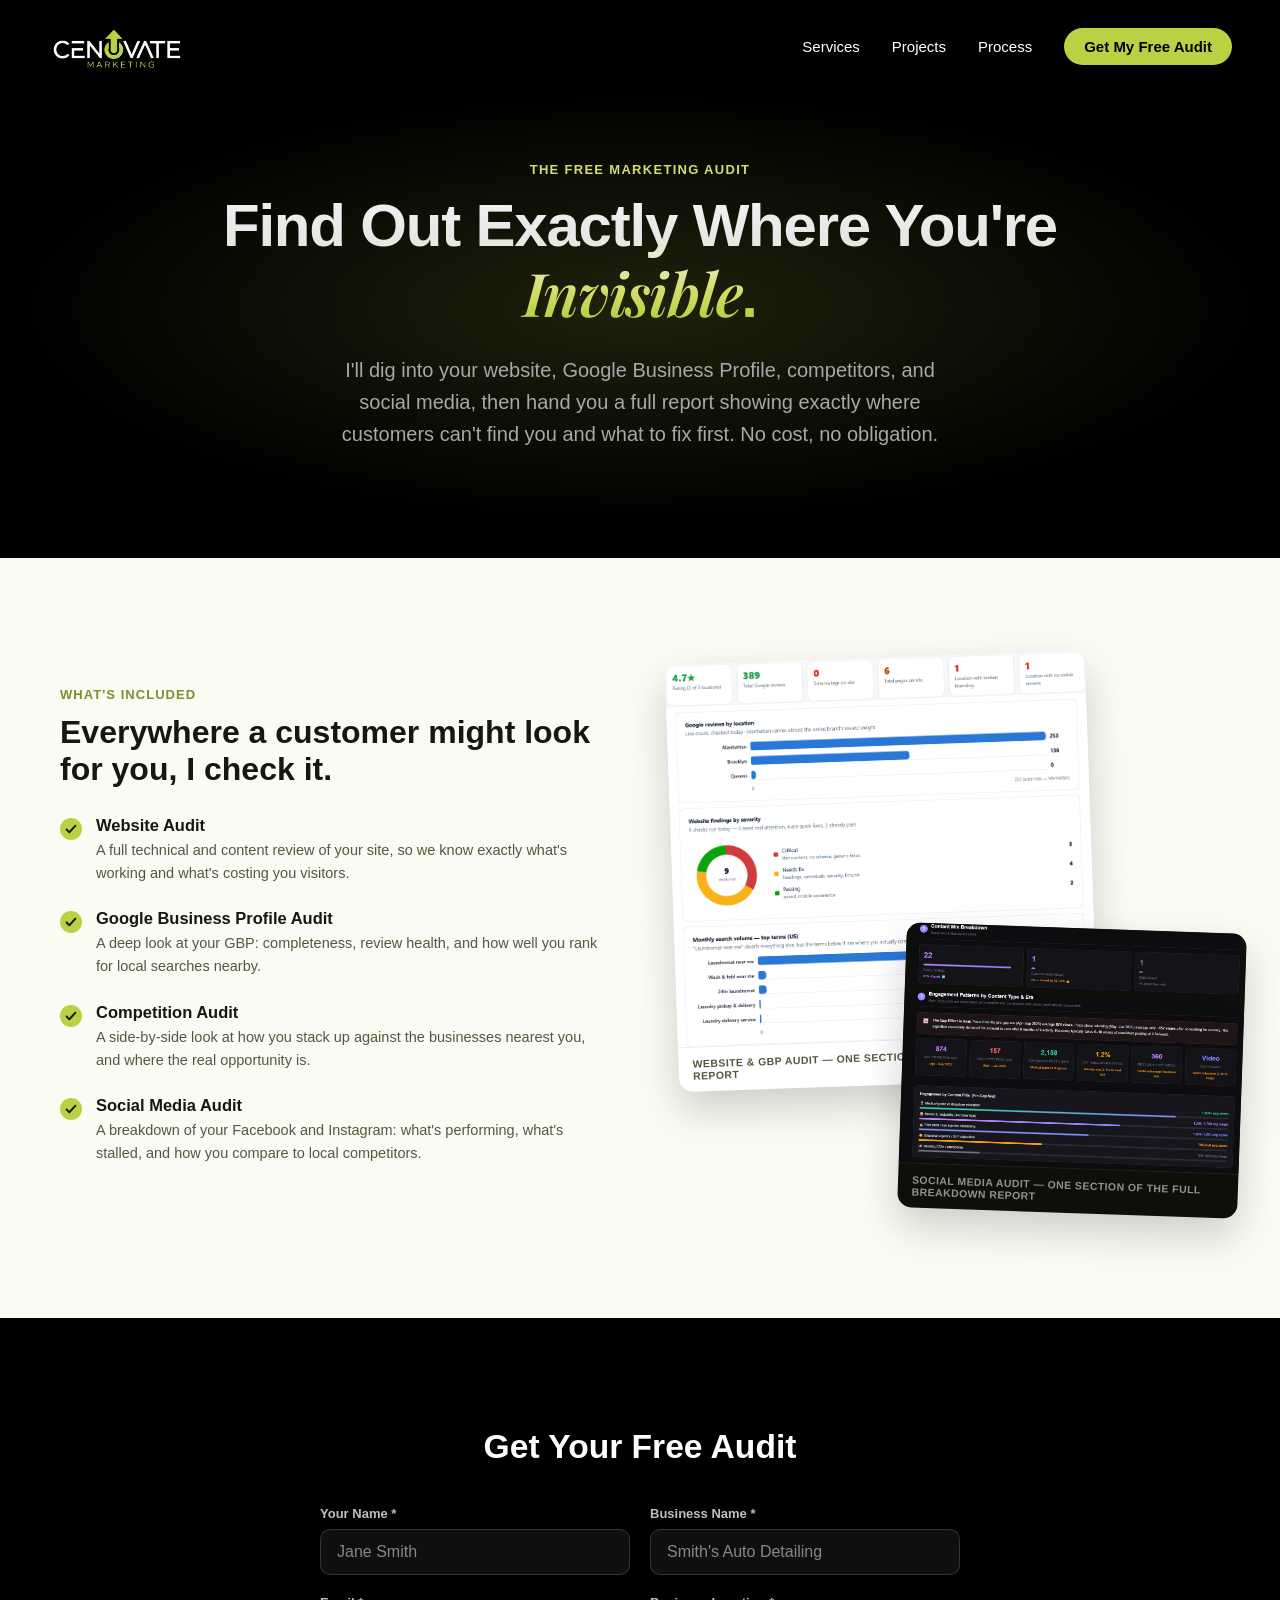
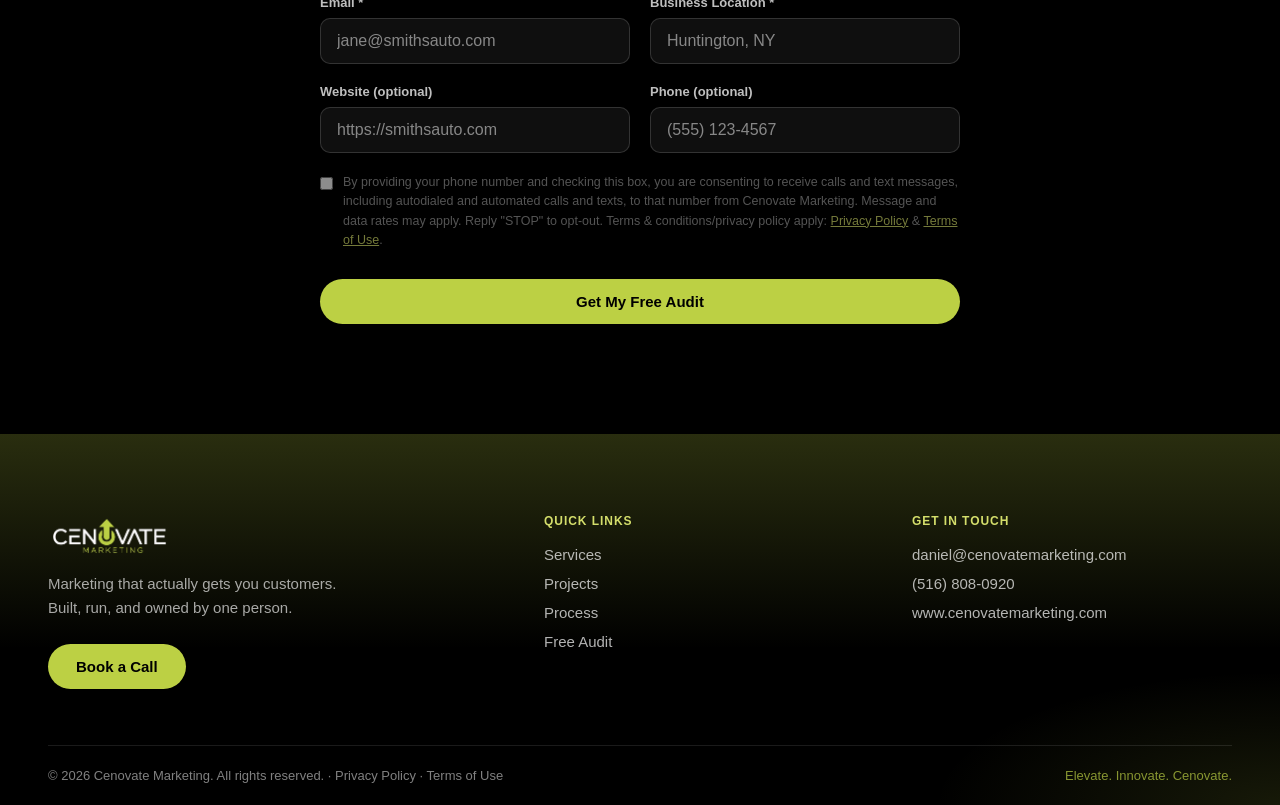
==== commit 017fc731: "Clarify free-audit sample captions aren't the full report "Real client sample" read like the crop it" ====
--- a/free-audit.html
+++ b/free-audit.html
@@ -115,11 +115,11 @@
       <div class="audit-dashboard-mockup" aria-hidden="true">
         <figure class="sample-card sample-card-website">
           <img src="assets/free-audit-sample-website.png" alt="" loading="lazy" />
-          <figcaption>Website &amp; GBP Audit — real client sample</figcaption>
+          <figcaption>Website &amp; GBP Audit — one section of the full breakdown report</figcaption>
         </figure>
         <figure class="sample-card sample-card-social">
           <img src="assets/free-audit-sample-social.png" alt="" loading="lazy" />
-          <figcaption>Social Media Audit — real client sample</figcaption>
+          <figcaption>Social Media Audit — one section of the full breakdown report</figcaption>
         </figure>
       </div>
     </div>
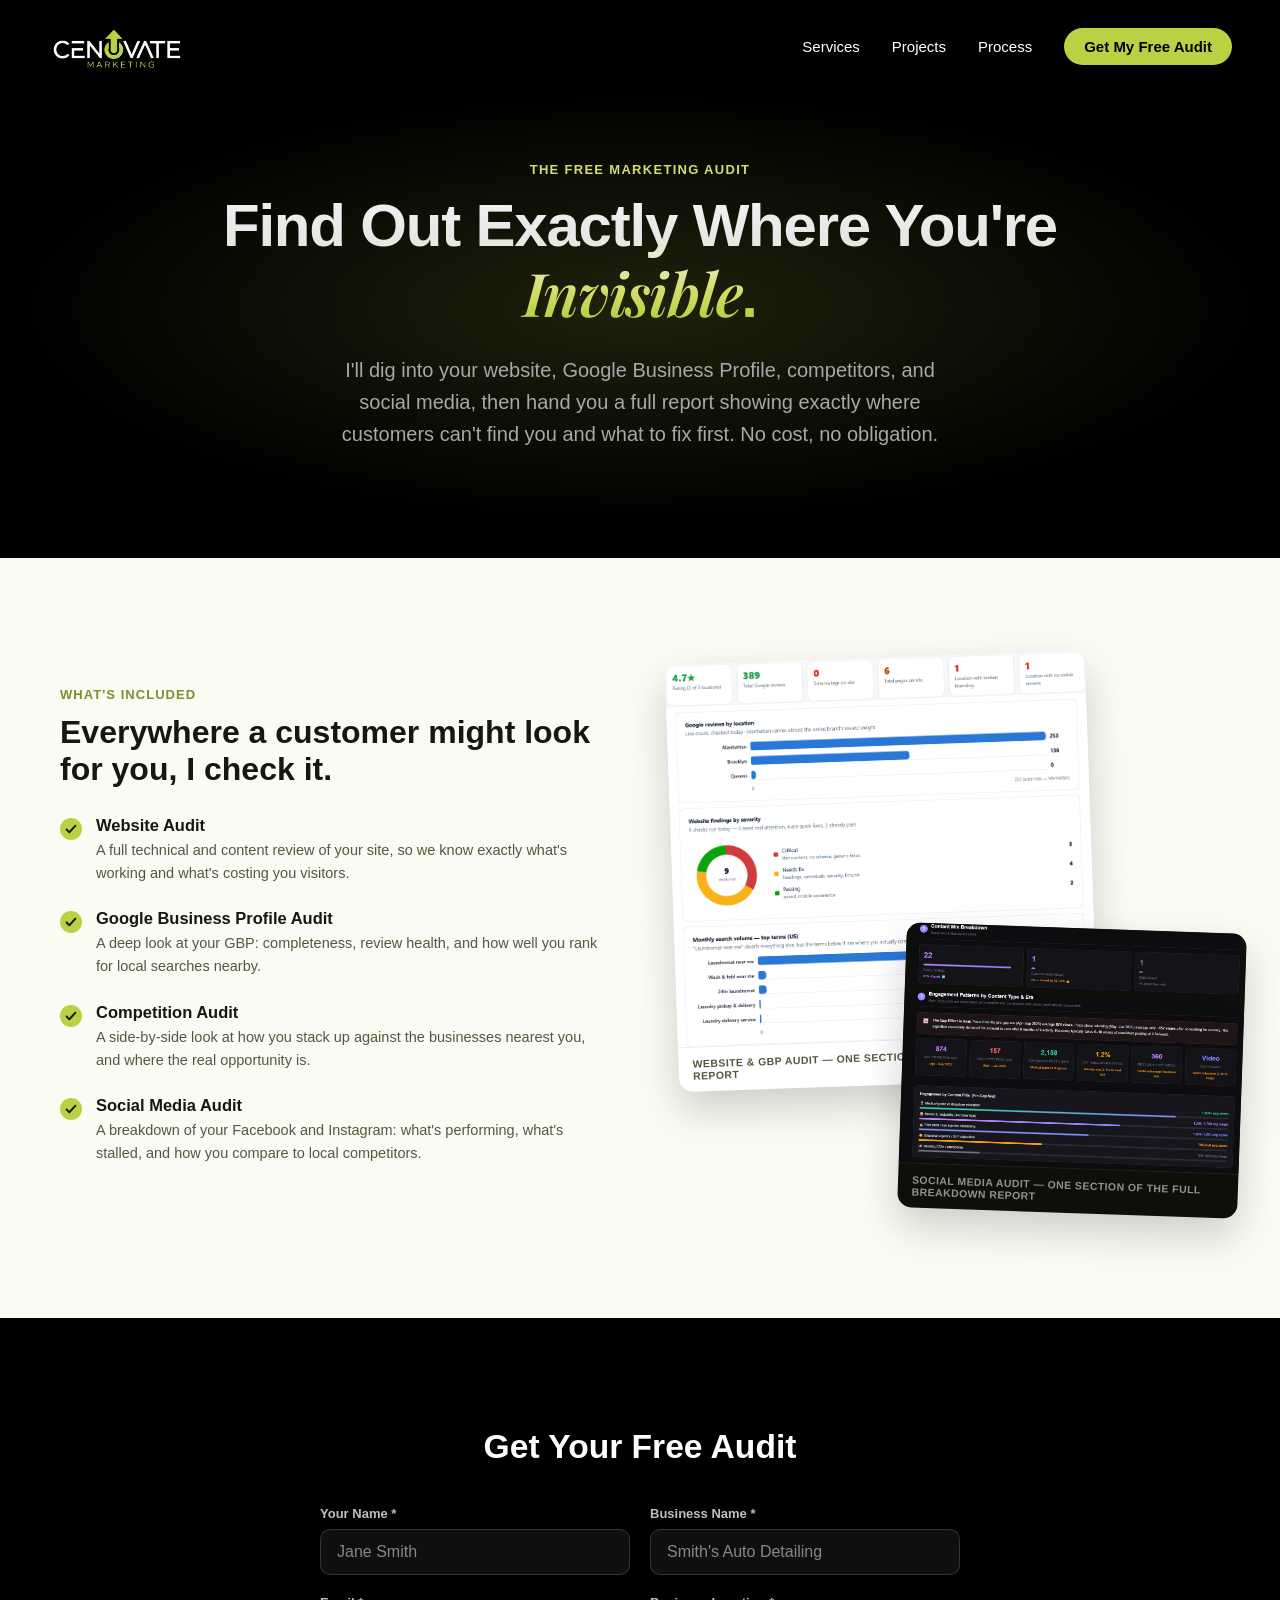
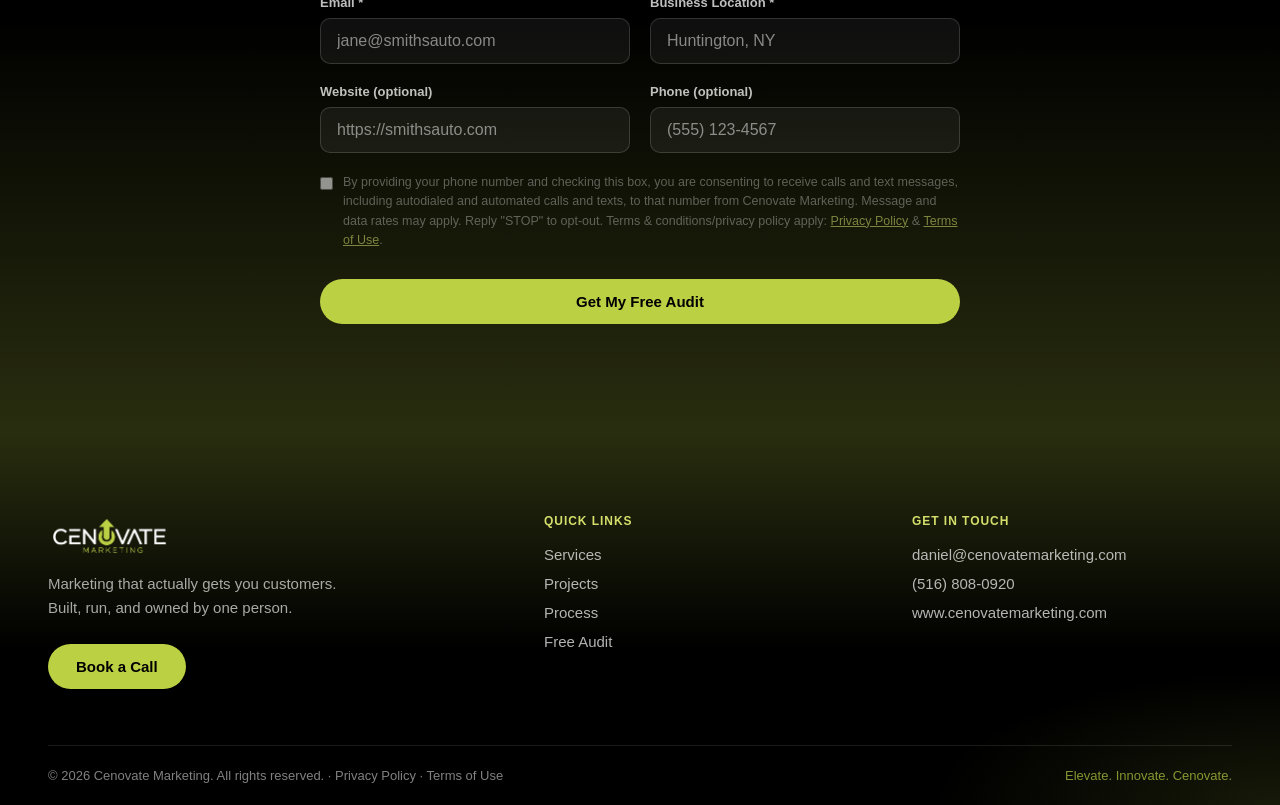
==== commit 62e61f71: "Refresh portfolio screenshots, tighten homepage copy, speed up hero Portfolio ("Live Sites & Landing" ====
--- a/free-audit.html
+++ b/free-audit.html
@@ -58,7 +58,7 @@
   </section>
 
   <!-- ===================== CHECKLIST + SAMPLE DASHBOARD ===================== -->
-  <section class="audit-proof">
+  <section class="audit-proof" id="whats-included">
     <div class="audit-proof-inner">
       <div class="audit-checklist-col">
         <p class="audit-checklist-eyebrow">WHAT'S INCLUDED</p>
--- a/css/styles.css
+++ b/css/styles.css
@@ -305,6 +305,39 @@
   transform: translateY(-2px);
 }
 
+/* Attention pulse for the two main "Get My Free Marketing Audit" buttons
+   (hero + The Free Audit section). Deliberately an expanding shadow ring
+   rather than a scale() pulse: .btn-primary:hover already owns transform
+   (translateY(-2px)), and a transform-based keyframe would override the
+   hover lift while running. Shadow-only keeps both effects independent.
+   Pauses on hover so the hover state reads cleanly once engaged. */
+@keyframes cta-pulse {
+  0% {
+    box-shadow: 0 0 0 0 rgba(188, 208, 68, 0.55);
+  }
+  70% {
+    box-shadow: 0 0 0 18px rgba(188, 208, 68, 0);
+  }
+  100% {
+    box-shadow: 0 0 0 0 rgba(188, 208, 68, 0);
+  }
+}
+
+.btn-pulse {
+  animation: cta-pulse 2.2s ease-out infinite;
+}
+
+.btn-pulse:hover {
+  animation-play-state: paused;
+  box-shadow: 0 0 28px 6px rgba(188, 208, 68, 0.45);
+}
+
+@media (prefers-reduced-motion: reduce) {
+  .btn-pulse {
+    animation: none;
+  }
+}
+
 .btn-outline {
   position: relative;
   background: transparent;
@@ -527,39 +560,25 @@
 .real-problem {
   position: relative;
   overflow: hidden;
-  background: #000000; /* fallback only — the iframe covers this entirely once loaded */
+  background: #000000;
   padding: 130px 24px;
   text-align: center;
 }
 
-/* Real smoke-trail Spline embed. NOT pointer-events:none — this one actually
-   needs to receive the mouse to track it (unlike the hero background, which
-   only needed to look right, not respond to input). It'll only "see" the
-   cursor over empty space not covered by the text content above it (z-index),
-   same limitation the OC reference has around its own heading/button. */
-.rp-smoke-iframe {
-  position: absolute;
-  inset: 0;
-  width: 100%;
-  height: 100%;
-  border: none;
-  z-index: 0;
-  background: transparent;
-}
-
-/* Sits ABOVE the iframe (which paints its own opaque black) as a translucent
-   tint — this is what actually creates the visible top-to-bottom wash, since
-   anything painted into .real-problem's own background is hidden by the
-   iframe. Uses rgba (not solid colors) specifically so it reads as a tint
-   over the smoke/black beneath it, not a replacement for it. */
+/* Translucent green tint over .real-problem's own black background — this is
+   what creates the visible top-to-bottom wash. (Previously layered above a
+   Spline mouse-follow smoke iframe, removed 2026-09-11; the gradient was
+   always what actually produced the glow, so it stands fine on its own.) */
 .rp-gradient-overlay {
   position: absolute;
   inset: 0;
   z-index: 1;
   pointer-events: none;
+  /* Bottom stop (0.22 at 100%) washes back up toward Projects' top wash below
+     it, same seam-blend technique as Free Audit → Footer. */
   background:
     radial-gradient(ellipse 55% 35% at 50% 8%, rgba(188, 208, 68, 0.28) 0%, rgba(188, 208, 68, 0) 70%),
-    linear-gradient(180deg, rgba(188, 208, 68, 0.55) 0%, rgba(188, 208, 68, 0.22) 30%, rgba(188, 208, 68, 0) 65%);
+    linear-gradient(180deg, rgba(188, 208, 68, 0.55) 0%, rgba(188, 208, 68, 0.22) 30%, rgba(188, 208, 68, 0) 65%, rgba(188, 208, 68, 0.22) 100%);
 }
 
 .real-problem-inner {
@@ -567,12 +586,6 @@
   z-index: 2;
   max-width: 760px;
   margin: 0 auto;
-  /* lets mousemove pass straight through to the smoke iframe underneath —
-     without this, hovering over the text "blocks" the cursor from the
-     Spline scene since the browser only delivers events to the topmost
-     element. Tradeoff: this text isn't mouse-selectable anymore, which is
-     an acceptable trade for a decorative section with no links/buttons. */
-  pointer-events: none;
 }
 
 .real-problem .eyebrow {
@@ -612,11 +625,77 @@
   color: #ffffff;
 }
 
+/* ===================== Audit teaser links (sprinkled secondary CTAs) =====================
+   Softer than the main "Get My Free Marketing Audit" buttons — for visitors
+   who wouldn't click a big CTA but are curious what the audit contains.
+   Deep-links to the checklist/sample-report section on the audit page. */
+.audit-teaser {
+  margin-top: 48px;
+  text-align: center;
+  font-size: 19px;
+  line-height: 1.6;
+}
+
+.audit-teaser-link {
+  display: inline-flex;
+  align-items: center;
+  gap: 7px;
+  font-size: 20px;
+  font-weight: 700;
+  color: var(--color-green-bright);
+  text-decoration: none;
+  border-bottom: 2px solid rgba(212, 222, 107, 0.35);
+  padding-bottom: 2px;
+  transition: color 0.25s ease, border-color 0.25s ease, gap 0.25s ease;
+}
+
+.audit-teaser-link:hover {
+  color: #ffffff;
+  border-color: rgba(255, 255, 255, 0.6);
+  gap: 11px;
+}
+
+.audit-teaser-link .arrow {
+  transition: transform 0.25s ease;
+}
+
+.audit-teaser-link:hover .arrow {
+  transform: translateX(3px);
+}
+
+/* Light-background variant — What I Do sits on the cream section */
+.audit-teaser-link.on-light {
+  color: var(--color-green-deep);
+  border-bottom-color: rgba(125, 143, 46, 0.4);
+}
+
+.audit-teaser-link.on-light:hover {
+  color: var(--color-ink);
+  border-color: var(--color-ink);
+}
+
+/* Inline variant for the Process section's "Discovery & Audit" card — sits
+   inside a compact card, so no centering/top margin, just a small follow-on
+   line under the card's own body copy. */
+.process-audit-link {
+  margin-top: 14px;
+}
+
+/* Card context is compact — dial the shared link size down from 20px so it
+   doesn't overpower the card, while still reading bigger than the 14px
+   card body copy around it. */
+.process-audit-link .audit-teaser-link {
+  font-size: 17px;
+}
+
 /* ===================== Projects (dark section) ===================== */
 .projects {
   position: relative;
   overflow: hidden;
   background:
+    /* top wash — merges with The Real Problem section's bottom wash into one
+       continuous glow at the seam, same technique as Free Audit → Footer. */
+    linear-gradient(180deg, rgba(188, 208, 68, 0.22) 0%, rgba(188, 208, 68, 0) 16%),
     /* second glow sitting in the gap between the reel cards and the site
        screenshot strip, so the two rows feel bridged rather than two
        disconnected blocks sitting on flat black */
@@ -878,6 +957,23 @@
   background: #0a0a0a;
 }
 
+/* Optional badge line above the site name — used to call out a specific
+   result/claim (e.g. "High-Converting Google Ads Landing Page") without
+   disturbing the existing single-span layout for cards that don't need it. */
+.site-shot-tag {
+  padding: 10px 14px 0 !important;
+  font-size: 11px !important;
+  font-weight: 700 !important;
+  letter-spacing: 0.04em;
+  text-transform: uppercase;
+  color: var(--color-accent, #bcd044) !important;
+  background: #0a0a0a !important;
+}
+
+.site-shot-tag + span {
+  padding-top: 2px;
+}
+
 @media (max-width: 900px) {
   .project-cards {
     grid-template-columns: 1fr;
@@ -891,10 +987,6 @@
 .rp-cta-glow {
   position: relative;
   display: inline-block;
-  /* .real-problem-inner (parent) has pointer-events:none so the smoke effect
-     can track the cursor through the text — re-enable it here specifically
-     so the button is actually clickable/hoverable. */
-  pointer-events: auto;
   border-radius: 14px;
   padding: 3px;
   margin-top: 40px;
--- a/css/free-audit.css
+++ b/css/free-audit.css
@@ -157,7 +157,15 @@
 
 /* ===================== Form section ===================== */
 .audit-form-section {
-  background: #000000;
+  position: relative;
+  overflow: hidden;
+  /* Bottom half washes green, meeting .site-footer's own top wash right at
+     the seam — same technique as .final-cta-section -> .site-footer on the
+     homepage (see css/styles.css), applied here so this page blends the
+     same way. */
+  background:
+    linear-gradient(180deg, rgba(188, 208, 68, 0) 0%, rgba(188, 208, 68, 0) 42%, rgba(188, 208, 68, 0.22) 100%),
+    #000000;
   padding: 110px 48px;
 }
 
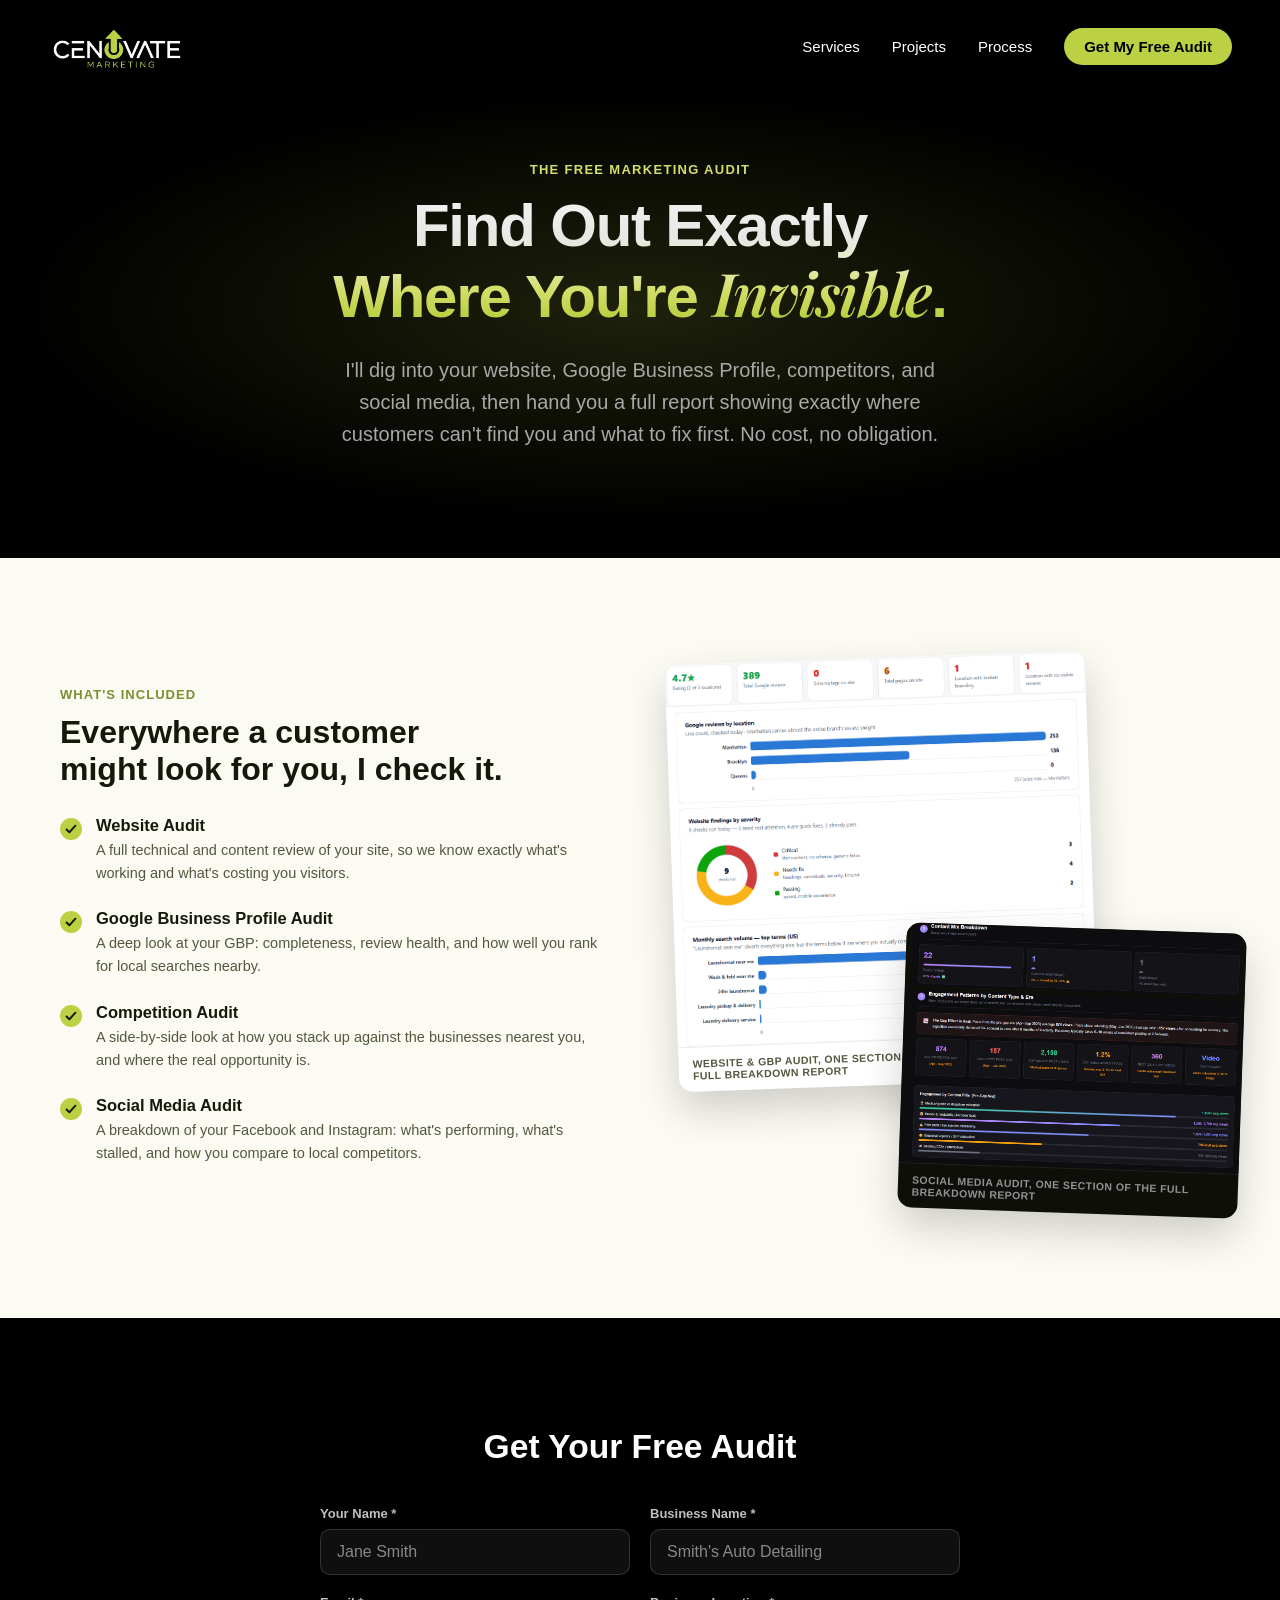
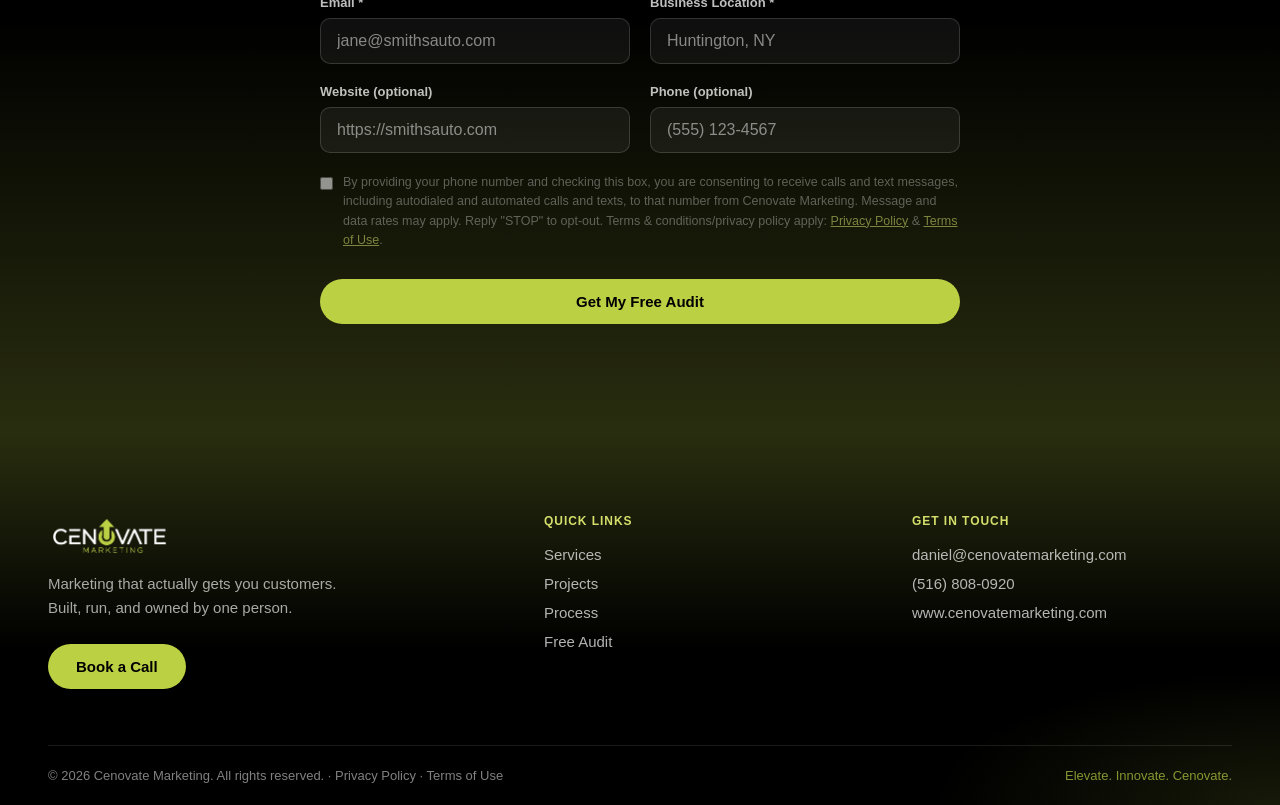
==== commit 22d6cd8d: "Rebuild audit teasers as CTA blocks, kill one-word orphan lines Audit teasers: - Restructure all thr" ====
--- a/free-audit.html
+++ b/free-audit.html
@@ -9,7 +9,7 @@
   <link rel="preconnect" href="https://fonts.googleapis.com" />
   <link rel="preconnect" href="https://fonts.gstatic.com" crossorigin />
   <link href="https://fonts.googleapis.com/css2?family=Playfair+Display:ital,wght@1,500;1,600&display=swap" rel="stylesheet" />
-  <link rel="stylesheet" href="css/styles.css?v=35" />
+  <link rel="stylesheet" href="css/styles.css?v=37" />
   <link rel="stylesheet" href="css/free-audit.css?v=4" />
 </head>
 <body>
@@ -115,11 +115,11 @@
       <div class="audit-dashboard-mockup" aria-hidden="true">
         <figure class="sample-card sample-card-website">
           <img src="assets/free-audit-sample-website.png" alt="" loading="lazy" />
-          <figcaption>Website &amp; GBP Audit — one section of the full breakdown report</figcaption>
+          <figcaption>Website &amp; GBP Audit, one section of the full breakdown&nbsp;report</figcaption>
         </figure>
         <figure class="sample-card sample-card-social">
           <img src="assets/free-audit-sample-social.png" alt="" loading="lazy" />
-          <figcaption>Social Media Audit — one section of the full breakdown report</figcaption>
+          <figcaption>Social Media Audit, one section of the full breakdown&nbsp;report</figcaption>
         </figure>
       </div>
     </div>
--- a/css/styles.css
+++ b/css/styles.css
@@ -30,6 +30,58 @@
 a {
   color: inherit;
   text-decoration: none;
+}
+
+/* ===================== Line-breaking / orphan control =====================
+   Danny's standing rule: never leave a line with just one word on it.
+
+   `balance` evens out the lines of short multi-line text (headings, eyebrows,
+   CTA lines), which is what stops a heading wrapping to a lone trailing word.
+   `pretty` is the body-copy equivalent: it specifically avoids leaving an
+   orphan on the final line of a paragraph.
+
+   Both are progressive enhancements — browsers that don't support them just
+   ignore the declaration and wrap as before, so there's no fallback risk.
+   `balance` is deliberately NOT used on long paragraphs: browsers cap it at a
+   few lines and silently give up past that, which is why body copy gets
+   `pretty` instead. */
+h1, h2, h3, h4, h5, h6,
+.eyebrow,
+.section-title-dark,
+.section-title-light,
+.hero-headline,
+.rp-headline,
+.rp-closing,
+.final-cta-headline,
+.audit-cta-line,
+.grid-label,
+.sites-strip-label,
+.process-label,
+.footer-col-label,
+.service-label,
+.site-shot-tag,
+.site-shot span,
+/* free-audit.html shares this stylesheet — its eyebrows are <p> elements, so
+   they need naming here to beat the paragraph rule below on specificity */
+.audit-hero-eyebrow,
+.audit-checklist-eyebrow,
+.audit-checklist-title,
+.audit-form-title {
+  text-wrap: balance;
+}
+
+p,
+li,
+figcaption,
+.hero-subhead,
+.section-subhead-dark,
+.process-subhead,
+.rp-body,
+.service-body,
+.final-cta-body,
+.final-cta-closer,
+.process-body {
+  text-wrap: pretty;
 }
 
 /* ===================== Hero ===================== */
@@ -625,67 +677,112 @@
   color: #ffffff;
 }
 
-/* ===================== Audit teaser links (sprinkled secondary CTAs) =====================
-   Softer than the main "Get My Free Marketing Audit" buttons — for visitors
-   who wouldn't click a big CTA but are curious what the audit contains.
-   Deep-links to the checklist/sample-report section on the audit page. */
-.audit-teaser {
-  margin-top: 48px;
+/* ===================== Audit CTA blocks (sprinkled secondary CTAs) =====================
+   Secondary route into the free-audit page for visitors who wouldn't click the
+   main "Get My Free Marketing Audit" button but are curious what's inside it.
+
+   Structured as a standalone CTA block (bold line on its own row + a real
+   button beneath it), NOT a link buried inside a sentence. The first version
+   was a question with an inline arrow-link inside a <p>, which read as body
+   copy and wrapped badly on mobile. This follows the same shape as the NYWT
+   landing page's "Call For Instant Pricing!" + [Call Now] pattern. */
+.audit-cta {
+  margin-top: 56px;
   text-align: center;
-  font-size: 19px;
-  line-height: 1.6;
-}
-
-.audit-teaser-link {
+}
+
+.audit-cta-line {
+  font-size: clamp(1.15rem, 2.4vw, 1.5rem);
+  font-weight: 700;
+  line-height: 1.35;
+  color: #ffffff;
+  margin-bottom: 18px;
+  /* keeps the line breaking at a sensible width instead of running edge to
+     edge on tablet widths */
+  max-width: 520px;
+  margin-left: auto;
+  margin-right: auto;
+}
+
+.audit-cta-btn {
   display: inline-flex;
   align-items: center;
-  gap: 7px;
-  font-size: 20px;
-  font-weight: 700;
+  justify-content: center;
+  gap: 8px;
+  padding: 15px 32px;
+  border-radius: 999px;
+  border: 2px solid var(--color-green);
+  background: transparent;
   color: var(--color-green-bright);
+  font-size: 16px;
+  font-weight: 700;
   text-decoration: none;
-  border-bottom: 2px solid rgba(212, 222, 107, 0.35);
-  padding-bottom: 2px;
-  transition: color 0.25s ease, border-color 0.25s ease, gap 0.25s ease;
-}
-
-.audit-teaser-link:hover {
+  transition: background 0.25s ease, color 0.25s ease, transform 0.15s ease, box-shadow 0.25s ease;
+}
+
+.audit-cta-btn:hover {
+  background: var(--color-green);
+  color: #0a0a0a;
+  transform: translateY(-2px);
+  box-shadow: 0 0 24px rgba(188, 208, 68, 0.35);
+}
+
+.audit-cta-btn .arrow {
+  transition: transform 0.25s ease;
+}
+
+.audit-cta-btn:hover .arrow {
+  transform: translateX(3px);
+}
+
+/* Light-background variant — What I Do sits on the cream section, where the
+   standard yellow-green has almost no contrast. */
+.audit-cta.on-light .audit-cta-line {
+  color: var(--color-ink);
+}
+
+.audit-cta.on-light .audit-cta-btn {
+  border-color: var(--color-green-deep);
+  color: var(--color-green-deep);
+}
+
+.audit-cta.on-light .audit-cta-btn:hover {
+  background: var(--color-green-deep);
   color: #ffffff;
-  border-color: rgba(255, 255, 255, 0.6);
-  gap: 11px;
-}
-
-.audit-teaser-link .arrow {
-  transition: transform 0.25s ease;
-}
-
-.audit-teaser-link:hover .arrow {
-  transform: translateX(3px);
-}
-
-/* Light-background variant — What I Do sits on the cream section */
-.audit-teaser-link.on-light {
-  color: var(--color-green-deep);
-  border-bottom-color: rgba(125, 143, 46, 0.4);
-}
-
-.audit-teaser-link.on-light:hover {
-  color: var(--color-ink);
-  border-color: var(--color-ink);
-}
-
-/* Inline variant for the Process section's "Discovery & Audit" card — sits
-   inside a compact card, so no centering/top margin, just a small follow-on
-   line under the card's own body copy. */
-.process-audit-link {
-  margin-top: 14px;
-}
-
-/* Card context is compact — dial the shared link size down from 20px so it
-   doesn't overpower the card, while still reading bigger than the 14px
-   card body copy around it. */
-.process-audit-link .audit-teaser-link {
-  font-size: 17px;
+  box-shadow: 0 0 24px rgba(125, 143, 46, 0.3);
+}
+
+/* Compact variant for the Process section's "Discovery & Audit" card — the
+   card already supplies its own heading/body as the lead-in, so no CTA line
+   here, just the button, left-aligned to the card's own text. */
+.audit-cta-inline {
+  margin-top: 18px;
+}
+
+.audit-cta-inline .audit-cta-btn {
+  padding: 11px 22px;
+  font-size: 14px;
+  border-width: 1px;
+}
+
+@media (max-width: 600px) {
+  .audit-cta {
+    margin-top: 44px;
+  }
+
+  /* Full-width tap target on phones — this is where the old inline-link
+     version read worst. */
+  .audit-cta-btn {
+    display: flex;
+    width: 100%;
+    max-width: 340px;
+    margin: 0 auto;
+    padding: 16px 22px;
+  }
+
+  .audit-cta-inline .audit-cta-btn {
+    max-width: none;
+  }
 }
 
 /* ===================== Projects (dark section) ===================== */
